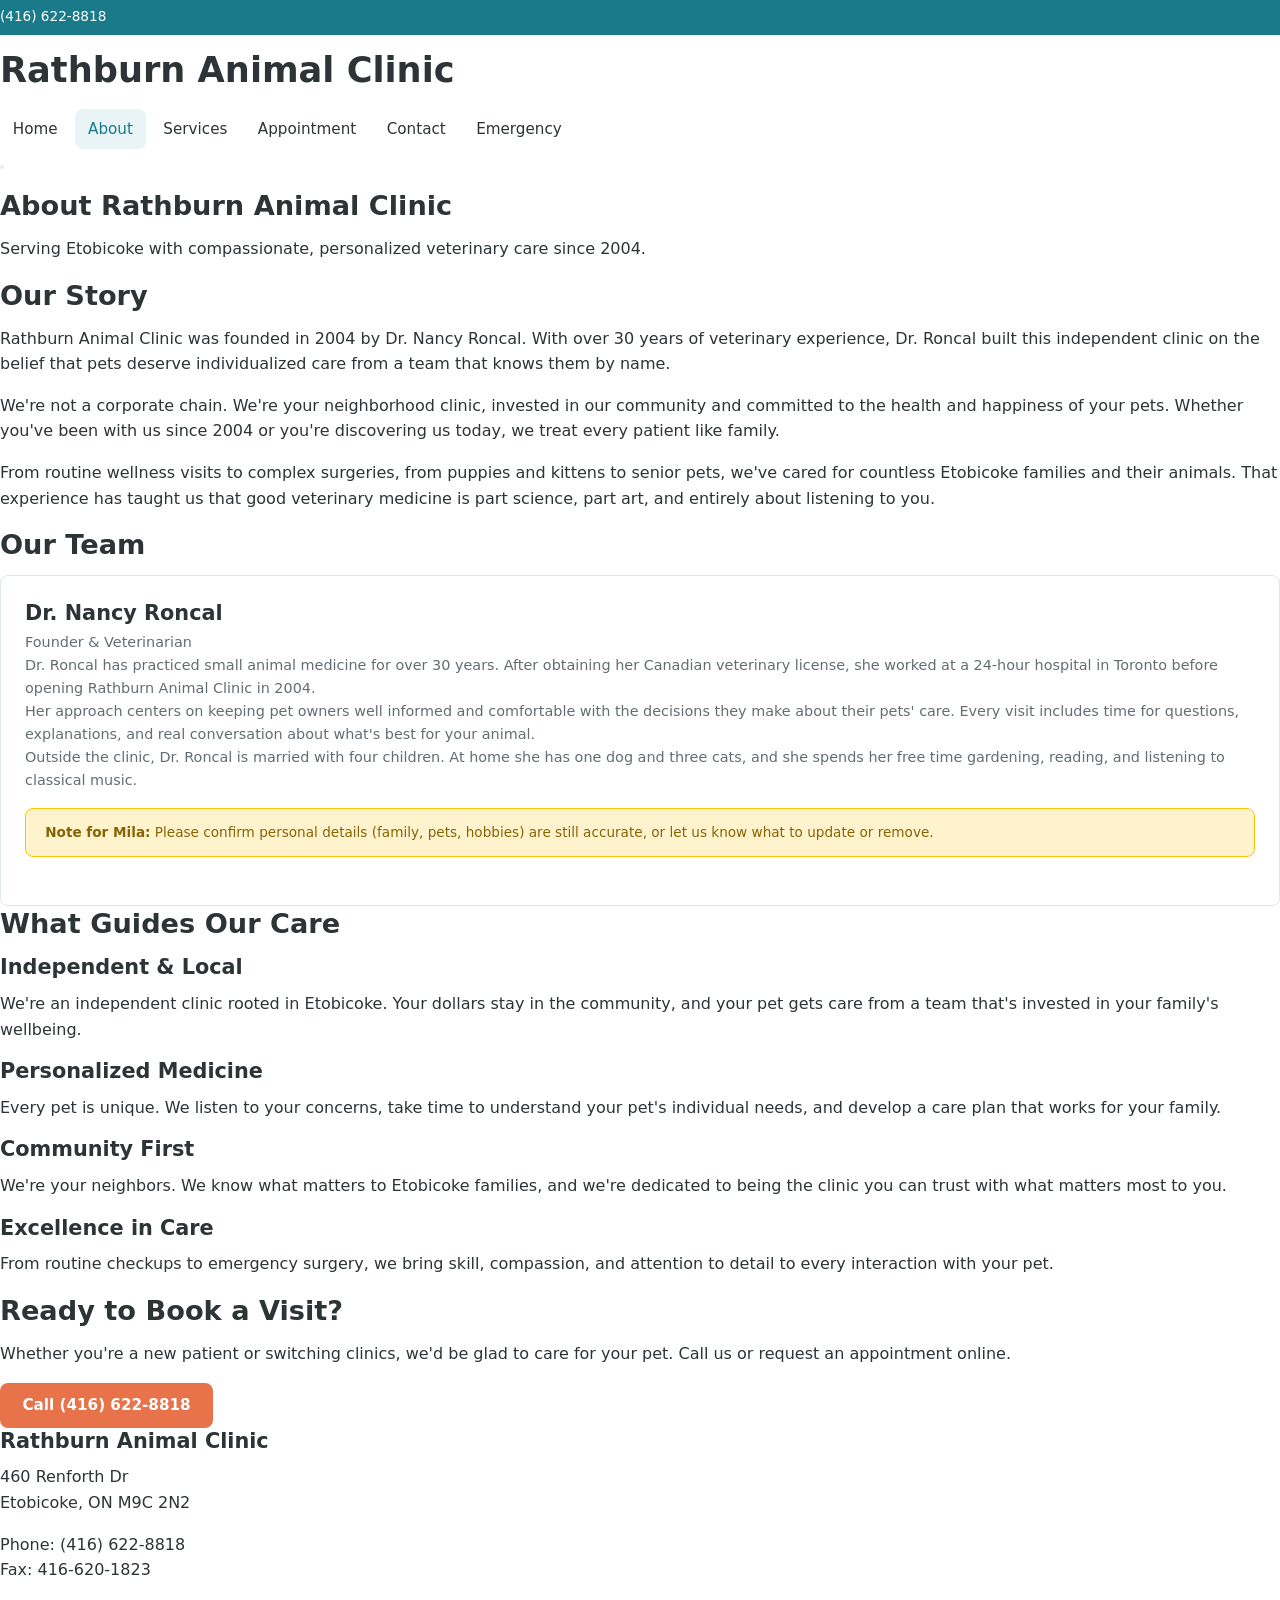
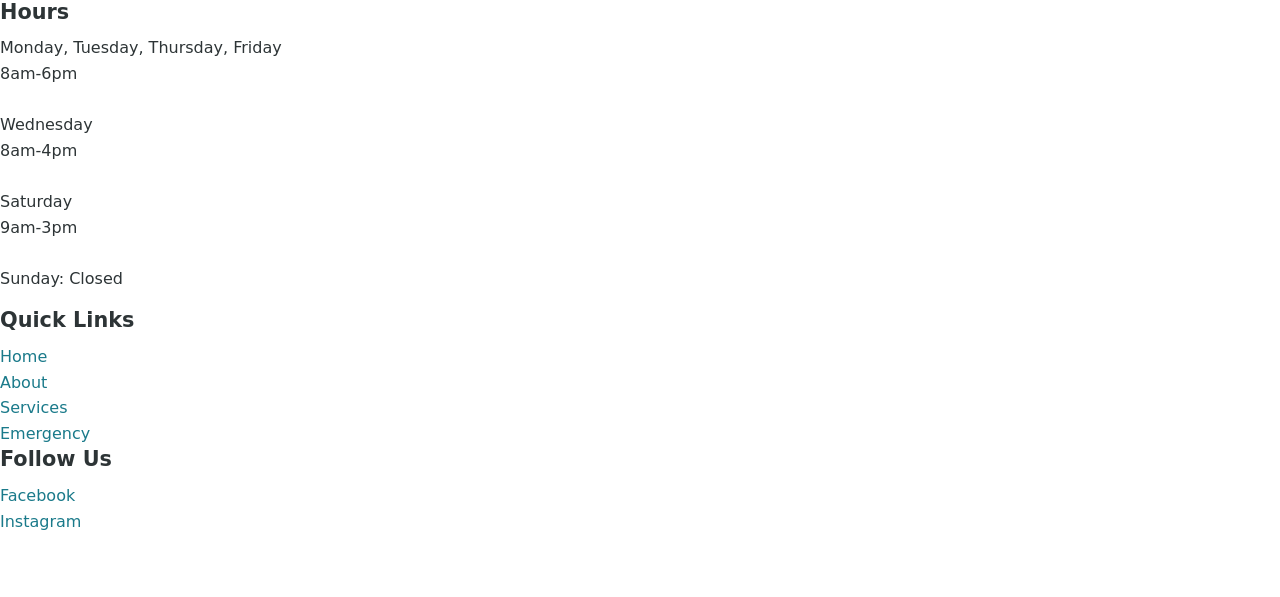
==== about.html @ ac2ea8ac "Initial mock redesign for Rathburn Animal Clinic" ====
<!DOCTYPE html>
<html lang="en">
<head>
    <meta charset="UTF-8">
    <meta name="viewport" content="width=device-width, initial-scale=1.0">
    <meta name="description" content="Learn about Rathburn Animal Clinic in Etobicoke. Founded in 2004 by Dr. Nancy Roncal, we provide personalized veterinary care with 30+ years of experience.">
    <meta name="keywords" content="veterinarian, Dr. Nancy Roncal, Etobicoke, animal clinic, about us">
    <title>About Rathburn Animal Clinic | Etobicoke Veterinarian</title>
    <link rel="stylesheet" href="css/style.css">
    <script type="application/ld+json">
    {
      "@context": "https://schema.org/",
      "@type": "LocalBusiness",
      "name": "Rathburn Animal Clinic",
      "image": "https://rathburnanimalclinic.com/images/clinic.jpg",
      "description": "Independent veterinary clinic in Etobicoke founded in 2004 by Dr. Nancy Roncal.",
      "address": {
        "@type": "PostalAddress",
        "streetAddress": "460 Renforth Dr",
        "addressLocality": "Etobicoke",
        "addressRegion": "ON",
        "postalCode": "M9C 2N2",
        "addressCountry": "CA"
      },
      "telephone": "(416) 622-8818",
      "founder": {
        "@type": "Person",
        "name": "Dr. Nancy Roncal"
      },
      "foundingDate": "2004"
    }
    </script>
</head>
<body>
    <a href="#main-content" class="skip-nav">Skip to main content</a>

    <header class="sticky-header">
        <div class="header-top">
            <span class="phone-number">(416) 622-8818</span>
        </div>
        <div class="header-main">
            <div class="logo">
                <h1>Rathburn Animal Clinic</h1>
            </div>
            <nav class="main-nav" id="main-nav">
                <ul>
                    <li><a href="index.html">Home</a></li>
                    <li><a href="about.html" class="active">About</a></li>
                    <li><a href="index.html#services">Services</a></li>
                    <li><a href="index.html#appointment">Appointment</a></li>
                    <li><a href="#contact">Contact</a></li>
                    <li><a href="emergency.html" class="emergency-link">Emergency</a></li>
                </ul>
            </nav>
            <button class="hamburger" id="hamburger" aria-label="Toggle menu">
                <span></span>
                <span></span>
                <span></span>
            </button>
        </div>
    </header>

    <main id="main-content">
        <section class="page-hero">
            <h2>About Rathburn Animal Clinic</h2>
            <p>Serving Etobicoke with compassionate, personalized veterinary care since 2004.</p>
        </section>

        <section class="clinic-history">
            <h2>Our Story</h2>
            <div class="history-content">
                <p>Rathburn Animal Clinic was founded in 2004 by Dr. Nancy Roncal. With over 30 years of veterinary experience, Dr. Roncal built this independent clinic on the belief that pets deserve individualized care from a team that knows them by name.</p>
                <p>We're not a corporate chain. We're your neighborhood clinic, invested in our community and committed to the health and happiness of your pets. Whether you've been with us since 2004 or you're discovering us today, we treat every patient like family.</p>
                <p>From routine wellness visits to complex surgeries, from puppies and kittens to senior pets, we've cared for countless Etobicoke families and their animals. That experience has taught us that good veterinary medicine is part science, part art, and entirely about listening to you.</p>
            </div>
        </section>

        <section class="team-section">
            <h2>Our Team</h2>

            <div class="staff-card featured">
                <div class="staff-info">
                    <h3>Dr. Nancy Roncal</h3>
                    <p class="title">Founder & Veterinarian</p>
                    <p>Dr. Roncal has practiced small animal medicine for over 30 years. After obtaining her Canadian veterinary license, she worked at a 24-hour hospital in Toronto before opening Rathburn Animal Clinic in 2004.</p>
                    <p>Her approach centers on keeping pet owners well informed and comfortable with the decisions they make about their pets' care. Every visit includes time for questions, explanations, and real conversation about what's best for your animal.</p>
                    <p>Outside the clinic, Dr. Roncal is married with four children. At home she has one dog and three cats, and she spends her free time gardening, reading, and listening to classical music.</p>
                    <div class="placeholder-notice" style="margin-top: 1rem;">
                        <strong>Note for Mila:</strong> Please confirm personal details (family, pets, hobbies) are still accurate, or let us know what to update or remove.
                    </div>
                </div>
            </div>
        </section>

        <section class="values-section">
            <h2>What Guides Our Care</h2>
            <div class="values-grid">
                <div class="value-card">
                    <h3>Independent & Local</h3>
                    <p>We're an independent clinic rooted in Etobicoke. Your dollars stay in the community, and your pet gets care from a team that's invested in your family's wellbeing.</p>
                </div>
                <div class="value-card">
                    <h3>Personalized Medicine</h3>
                    <p>Every pet is unique. We listen to your concerns, take time to understand your pet's individual needs, and develop a care plan that works for your family.</p>
                </div>
                <div class="value-card">
                    <h3>Community First</h3>
                    <p>We're your neighbors. We know what matters to Etobicoke families, and we're dedicated to being the clinic you can trust with what matters most to you.</p>
                </div>
                <div class="value-card">
                    <h3>Excellence in Care</h3>
                    <p>From routine checkups to emergency surgery, we bring skill, compassion, and attention to detail to every interaction with your pet.</p>
                </div>
            </div>
        </section>

        <section class="appointment-cta">
            <h2>Ready to Book a Visit?</h2>
            <p>Whether you're a new patient or switching clinics, we'd be glad to care for your pet. Call us or request an appointment online.</p>
            <a href="tel:(416) 622-8818" class="btn btn-primary">Call (416) 622-8818</a>
        </section>
    </main>

    <footer>
        <div class="footer-content">
            <div class="footer-section">
                <h3>Rathburn Animal Clinic</h3>
                <p>460 Renforth Dr<br>
                Etobicoke, ON M9C 2N2</p>
                <p>Phone: (416) 622-8818<br>
                Fax: 416-620-1823</p>
            </div>
            <div class="footer-section">
                <h3>Hours</h3>
                <p>Monday, Tuesday, Thursday, Friday<br>
                8am-6pm<br><br>
                Wednesday<br>
                8am-4pm<br><br>
                Saturday<br>
                9am-3pm<br><br>
                Sunday: Closed</p>
            </div>
            <div class="footer-section">
                <h3>Quick Links</h3>
                <ul>
                    <li><a href="index.html">Home</a></li>
                    <li><a href="about.html">About</a></li>
                    <li><a href="index.html#services">Services</a></li>
                    <li><a href="emergency.html">Emergency</a></li>
                </ul>
            </div>
            <div class="footer-section">
                <h3>Follow Us</h3>
                <ul>
                    <li><a href="https://facebook.com/RathburnAnimalClinic/" target="_blank" rel="noopener">Facebook</a></li>
                    <li><a href="https://instagram.com/rathburnanimalclinic" target="_blank" rel="noopener">Instagram</a></li>
                </ul>
            </div>
        </div>
        <div class="footer-bottom">
            <p>&copy; 2024 Rathburn Animal Clinic. All rights reserved.</p>
        </div>
    </footer>

    <script src="js/main.js"></script>
</body>
</html>
---- css/style.css ----
/* ===== RESET & BASE ===== */
*, *::before, *::after { box-sizing: border-box; margin: 0; padding: 0; }

:root {
  --primary: #1a7a8a;
  --primary-dark: #145f6b;
  --primary-light: #e8f4f6;
  --accent: #e8734a;
  --accent-hover: #d4612f;
  --text: #2d3436;
  --text-light: #636e72;
  --bg: #ffffff;
  --bg-light: #f8f9fa;
  --border: #dfe6e9;
  --white: #ffffff;
  --shadow: 0 2px 8px rgba(0,0,0,0.08);
  --shadow-lg: 0 4px 16px rgba(0,0,0,0.12);
  --radius: 8px;
  --max-width: 1140px;
}

html { scroll-behavior: smooth; }

body {
  font-family: 'Segoe UI', system-ui, -apple-system, sans-serif;
  font-size: 16px;
  line-height: 1.6;
  color: var(--text);
  background: var(--bg);
}

a { color: var(--primary); text-decoration: none; transition: color 0.2s; }
a:hover { color: var(--primary-dark); }

img { max-width: 100%; height: auto; display: block; }

h1, h2, h3, h4 { line-height: 1.3; color: var(--text); }
h1 { font-size: 2.2rem; margin-bottom: 1rem; }
h2 { font-size: 1.7rem; margin-bottom: 0.8rem; }
h3 { font-size: 1.3rem; margin-bottom: 0.6rem; }
p { margin-bottom: 1rem; }

.container { max-width: var(--max-width); margin: 0 auto; padding: 0 1.5rem; }

/* ===== SKIP NAV ===== */
.skip-nav {
  position: absolute; top: -100%; left: 1rem;
  background: var(--primary); color: var(--white);
  padding: 0.5rem 1rem; border-radius: var(--radius);
  z-index: 1000;
}
.skip-nav:focus { top: 0.5rem; }

/* ===== HEADER ===== */
.site-header {
  background: var(--white);
  border-bottom: 1px solid var(--border);
  position: sticky; top: 0; z-index: 100;
  box-shadow: var(--shadow);
}

.header-top {
  background: var(--primary);
  color: var(--white);
  padding: 0.4rem 0;
  font-size: 0.85rem;
}
.header-top .container {
  display: flex; justify-content: space-between; align-items: center; flex-wrap: wrap; gap: 0.5rem;
}
.header-top a { color: var(--white); }
.header-top a:hover { opacity: 0.85; }

.header-main { padding: 0.8rem 0; }
.header-main .container {
  display: flex; justify-content: space-between; align-items: center;
}

.logo {
  font-size: 1.4rem; font-weight: 700; color: var(--primary);
  display: flex; align-items: center; gap: 0.5rem;
}
.logo span { color: var(--accent); }

/* Nav */
.nav-toggle { display: none; background: none; border: none; cursor: pointer; padding: 0.5rem; }
.nav-toggle span {
  display: block; width: 24px; height: 2px;
  background: var(--text); margin: 5px 0; transition: 0.3s;
}

.main-nav ul {
  list-style: none; display: flex; gap: 0.3rem; align-items: center;
}
.main-nav a {
  display: block; padding: 0.5rem 0.8rem; color: var(--text);
  font-size: 0.95rem; font-weight: 500; border-radius: var(--radius);
  transition: background 0.2s, color 0.2s;
}
.main-nav a:hover, .main-nav a.active {
  background: var(--primary-light); color: var(--primary);
}

.btn {
  display: inline-block; padding: 0.65rem 1.4rem;
  background: var(--accent); color: var(--white);
  font-weight: 600; font-size: 0.95rem;
  border: none; border-radius: var(--radius);
  cursor: pointer; transition: background 0.2s, transform 0.1s;
  text-align: center;
}
.btn:hover { background: var(--accent-hover); color: var(--white); transform: translateY(-1px); }
.btn:active { transform: translateY(0); }
.btn-outline {
  background: transparent; color: var(--primary);
  border: 2px solid var(--primary);
}
.btn-outline:hover { background: var(--primary); color: var(--white); }
.btn-sm { padding: 0.45rem 1rem; font-size: 0.85rem; }

/* ===== HERO ===== */
.hero {
  background: linear-gradient(135deg, var(--primary) 0%, var(--primary-dark) 100%);
  color: var(--white); padding: 4rem 0;
  text-align: center;
}
.hero h1 { font-size: 2.5rem; color: var(--white); margin-bottom: 1.2rem; }
.hero p { font-size: 1.15rem; max-width: 600px; margin: 0 auto 2rem; opacity: 0.92; }
.hero .btn { font-size: 1.05rem; padding: 0.8rem 2rem; }
.hero .btn + .btn { margin-left: 1rem; }
.hero .btn-outline { border-color: var(--white); color: var(--white); }
.hero .btn-outline:hover { background: var(--white); color: var(--primary); }

/* ===== SECTIONS ===== */
.section { padding: 4rem 0; }
.section-alt { background: var(--bg-light); }
.section-header { text-align: center; max-width: 700px; margin: 0 auto 2.5rem; }
.section-header p { color: var(--text-light); }

/* ===== CARDS ===== */
.card-grid {
  display: grid; gap: 1.5rem;
  grid-template-columns: repeat(auto-fill, minmax(300px, 1fr));
}

.card {
  background: var(--white); border: 1px solid var(--border);
  border-radius: var(--radius); padding: 1.8rem;
  transition: box-shadow 0.2s, transform 0.2s;
}
.card:hover { box-shadow: var(--shadow-lg); transform: translateY(-2px); }
.card h3 { color: var(--primary); margin-bottom: 0.5rem; }
.card p { color: var(--text-light); font-size: 0.95rem; margin-bottom: 0; }

.card-icon {
  width: 48px; height: 48px; background: var(--primary-light);
  border-radius: 50%; display: flex; align-items: center; justify-content: center;
  margin-bottom: 1rem; font-size: 1.4rem;
}

/* ===== STAFF CARDS ===== */
.staff-card {
  background: var(--white); border: 1px solid var(--border);
  border-radius: var(--radius); overflow: hidden;
  transition: box-shadow 0.2s;
}
.staff-card:hover { box-shadow: var(--shadow-lg); }
.staff-photo {
  width: 100%; height: 280px; object-fit: cover;
  background: var(--primary-light);
  display: flex; align-items: center; justify-content: center;
  color: var(--primary); font-size: 3rem;
}
.staff-info { padding: 1.5rem; }
.staff-info h3 { margin-bottom: 0.2rem; }
.staff-role { color: var(--accent); font-weight: 600; font-size: 0.9rem; margin-bottom: 0.6rem; }
.staff-info p { color: var(--text-light); font-size: 0.9rem; margin-bottom: 0; }

/* ===== INFO BAR ===== */
.info-bar {
  background: var(--primary-light); padding: 2rem 0;
  border-bottom: 1px solid var(--border);
}
.info-grid {
  display: grid; grid-template-columns: repeat(auto-fit, minmax(220px, 1fr));
  gap: 1.5rem; text-align: center;
}
.info-item h3 { color: var(--primary); font-size: 1rem; margin-bottom: 0.3rem; }
.info-item p { color: var(--text); font-size: 0.95rem; margin-bottom: 0; }

/* ===== FORMS ===== */
.form-group { margin-bottom: 1.2rem; }
.form-group label {
  display: block; font-weight: 600; margin-bottom: 0.3rem;
  font-size: 0.9rem; color: var(--text);
}
.form-group input,
.form-group select,
.form-group textarea {
  width: 100%; padding: 0.7rem 1rem;
  border: 1px solid var(--border); border-radius: var(--radius);
  font-size: 1rem; font-family: inherit;
  transition: border-color 0.2s;
}
.form-group input:focus,
.form-group select:focus,
.form-group textarea:focus {
  outline: none; border-color: var(--primary);
  box-shadow: 0 0 0 3px rgba(26, 122, 138, 0.15);
}
.form-row { display: grid; grid-template-columns: 1fr 1fr; gap: 1rem; }
.form-note { font-size: 0.8rem; color: var(--text-light); margin-top: 0.3rem; }

/* ===== HOURS TABLE ===== */
.hours-table { width: 100%; border-collapse: collapse; }
.hours-table td {
  padding: 0.6rem 1rem; border-bottom: 1px solid var(--border);
  font-size: 0.95rem;
}
.hours-table td:first-child { font-weight: 600; }
.hours-today { background: var(--primary-light); }

/* ===== EMERGENCY BANNER ===== */
.emergency-banner {
  background: #c0392b; color: var(--white);
  padding: 1rem 0; text-align: center;
}
.emergency-banner a { color: var(--white); font-weight: 700; text-decoration: underline; }

/* ===== FOOTER ===== */
.site-footer {
  background: var(--text); color: rgba(255,255,255,0.8);
  padding: 3rem 0 1.5rem;
}
.footer-grid {
  display: grid; grid-template-columns: repeat(auto-fit, minmax(220px, 1fr));
  gap: 2rem; margin-bottom: 2rem;
}
.site-footer h4 { color: var(--white); margin-bottom: 0.8rem; font-size: 1rem; }
.site-footer a { color: rgba(255,255,255,0.7); }
.site-footer a:hover { color: var(--white); }
.footer-links { list-style: none; }
.footer-links li { margin-bottom: 0.4rem; }
.footer-bottom {
  border-top: 1px solid rgba(255,255,255,0.15);
  padding-top: 1.5rem; text-align: center;
  font-size: 0.85rem; color: rgba(255,255,255,0.5);
}

/* ===== MOBILE ===== */
@media (max-width: 768px) {
  .hero { padding: 3rem 0; }
  .hero h1 { font-size: 1.8rem; }
  .hero .btn + .btn { margin-left: 0; margin-top: 0.8rem; }
  .hero .btn { display: block; width: 100%; max-width: 300px; margin-left: auto; margin-right: auto; }

  .nav-toggle { display: block; }
  .main-nav {
    display: none; position: absolute; top: 100%; left: 0; right: 0;
    background: var(--white); border-top: 1px solid var(--border);
    box-shadow: var(--shadow-lg); padding: 1rem;
  }
  .main-nav.open { display: block; }
  .main-nav ul { flex-direction: column; gap: 0; }
  .main-nav a { padding: 0.8rem 1rem; border-radius: 0; }

  .form-row { grid-template-columns: 1fr; }
  .card-grid { grid-template-columns: 1fr; }
  .section { padding: 2.5rem 0; }
  h1 { font-size: 1.8rem; }
  h2 { font-size: 1.4rem; }

  .header-top .container { justify-content: center; text-align: center; }
}

/* ===== PLACEHOLDER NOTICE ===== */
.placeholder-notice {
  background: #fff3cd; border: 1px solid #ffc107; border-radius: var(--radius);
  padding: 0.8rem 1.2rem; margin-bottom: 1.5rem; font-size: 0.85rem;
  color: #856404;
}
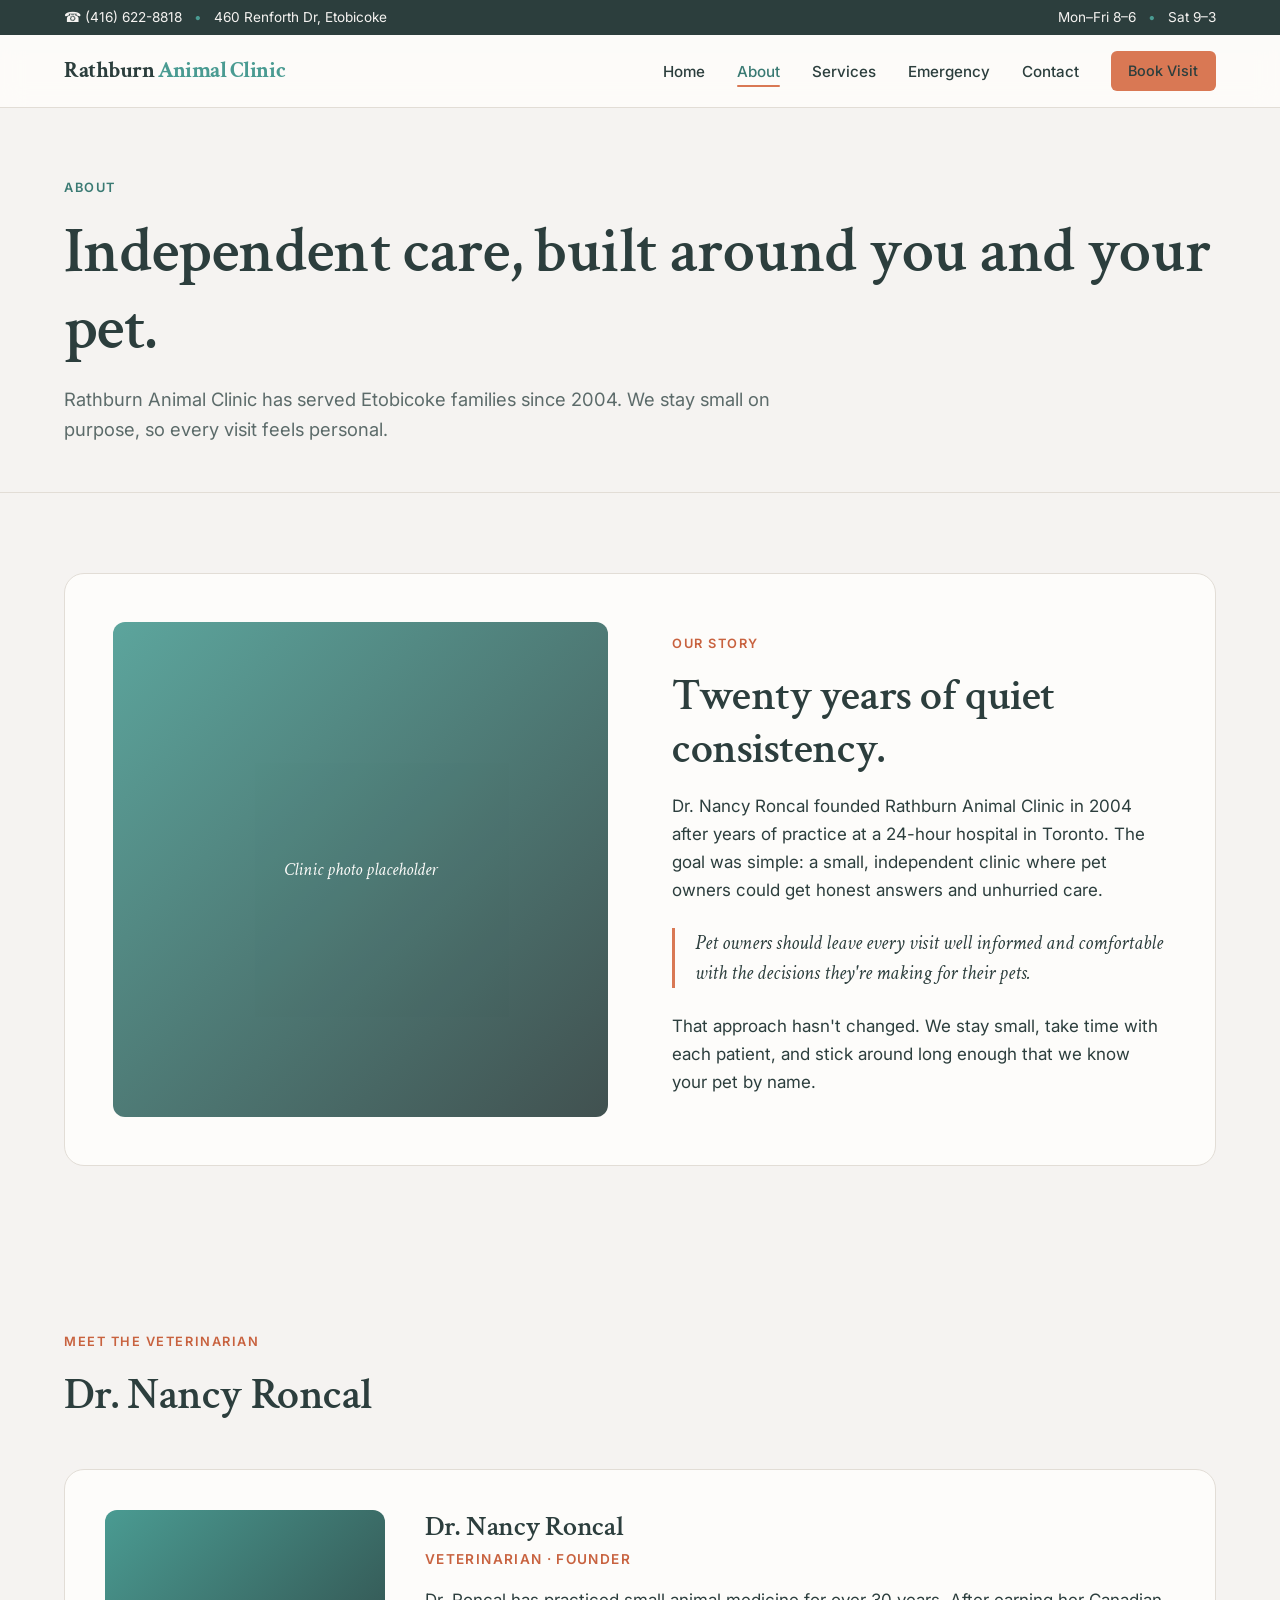
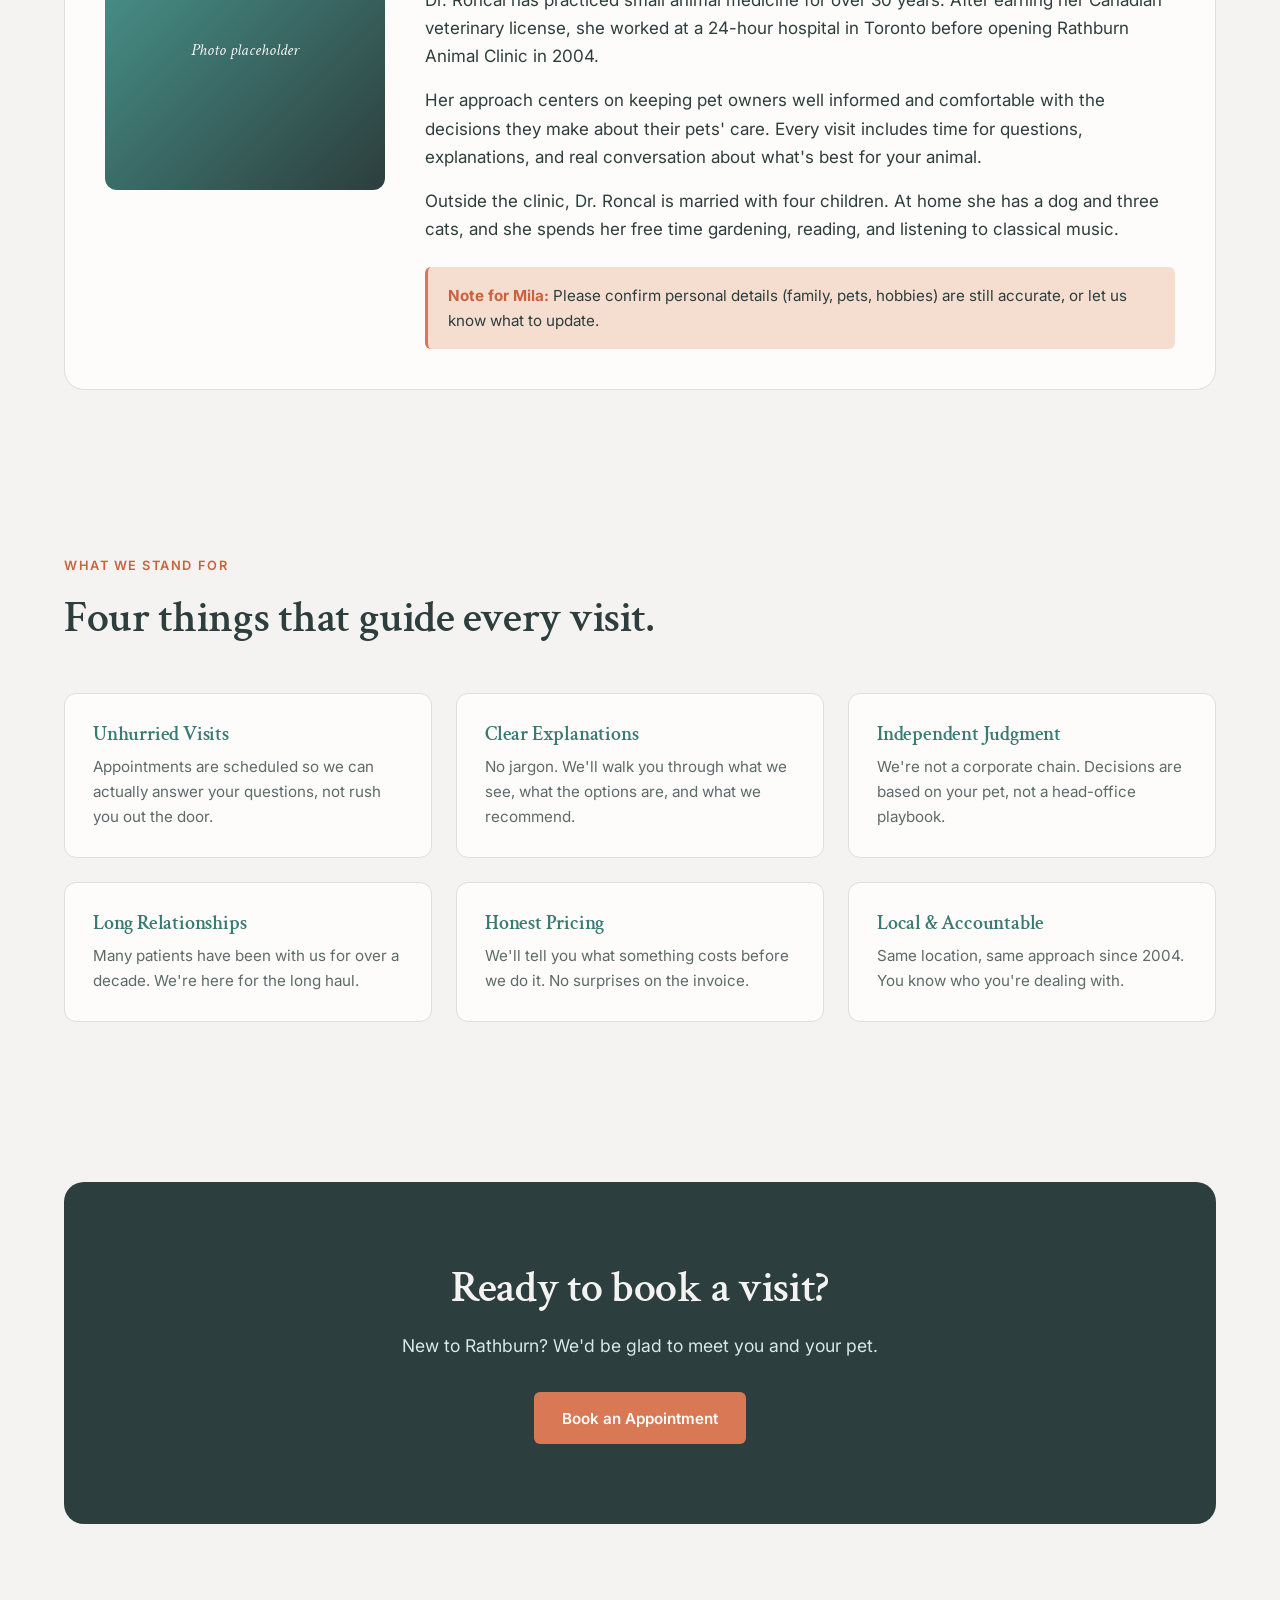
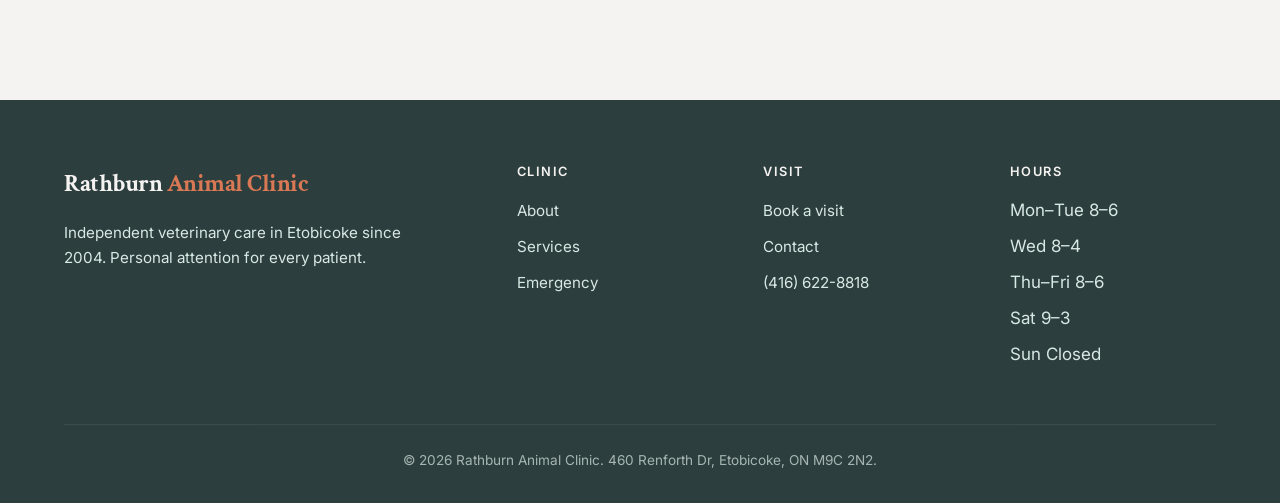
==== commit 38a60d38: "v2: modern redesign - earthy teal+orange, serif hero, bento services" ====
--- a/about.html
+++ b/about.html
@@ -1,167 +1,147 @@
 <!DOCTYPE html>
 <html lang="en">
 <head>
-    <meta charset="UTF-8">
-    <meta name="viewport" content="width=device-width, initial-scale=1.0">
-    <meta name="description" content="Learn about Rathburn Animal Clinic in Etobicoke. Founded in 2004 by Dr. Nancy Roncal, we provide personalized veterinary care with 30+ years of experience.">
-    <meta name="keywords" content="veterinarian, Dr. Nancy Roncal, Etobicoke, animal clinic, about us">
-    <title>About Rathburn Animal Clinic | Etobicoke Veterinarian</title>
-    <link rel="stylesheet" href="css/style.css">
-    <script type="application/ld+json">
-    {
-      "@context": "https://schema.org/",
-      "@type": "LocalBusiness",
-      "name": "Rathburn Animal Clinic",
-      "image": "https://rathburnanimalclinic.com/images/clinic.jpg",
-      "description": "Independent veterinary clinic in Etobicoke founded in 2004 by Dr. Nancy Roncal.",
-      "address": {
-        "@type": "PostalAddress",
-        "streetAddress": "460 Renforth Dr",
-        "addressLocality": "Etobicoke",
-        "addressRegion": "ON",
-        "postalCode": "M9C 2N2",
-        "addressCountry": "CA"
-      },
-      "telephone": "(416) 622-8818",
-      "founder": {
-        "@type": "Person",
-        "name": "Dr. Nancy Roncal"
-      },
-      "foundingDate": "2004"
-    }
-    </script>
+<meta charset="UTF-8" />
+<meta name="viewport" content="width=device-width, initial-scale=1.0" />
+<title>About | Rathburn Animal Clinic</title>
+<meta name="description" content="Meet Dr. Nancy Roncal and learn about Rathburn Animal Clinic's 20+ years of independent veterinary care in Etobicoke." />
+<link rel="preconnect" href="https://fonts.googleapis.com" />
+<link rel="preconnect" href="https://fonts.gstatic.com" crossorigin />
+<link href="https://fonts.googleapis.com/css2?family=Crimson+Text:ital,wght@0,400;0,600;0,700;1,400;1,600&family=Inter:wght@400;500;600;700&display=swap" rel="stylesheet" />
+<link rel="stylesheet" href="css/style.css" />
 </head>
 <body>
-    <a href="#main-content" class="skip-nav">Skip to main content</a>
+<div class="topbar">
+  <div class="container">
+    <span><a href="tel:+14166228818">☎ (416) 622-8818</a> <span class="dot">•</span> 460 Renforth Dr, Etobicoke</span>
+    <span>Mon–Fri 8–6 <span class="dot">•</span> Sat 9–3</span>
+  </div>
+</div>
+<header class="nav">
+  <div class="container">
+    <a href="index.html" class="logo">Rathburn <span>Animal Clinic</span></a>
+    <button class="nav-toggle" aria-expanded="false" aria-label="Menu">☰</button>
+    <nav>
+      <ul class="nav-links">
+        <li><a href="index.html">Home</a></li>
+        <li><a href="about.html" class="active">About</a></li>
+        <li><a href="services.html">Services</a></li>
+        <li><a href="emergency.html">Emergency</a></li>
+        <li><a href="contact.html">Contact</a></li>
+        <li><a href="appointment.html" class="btn btn-accent" style="padding:0.5rem 1.1rem;font-size:0.9rem;">Book Visit</a></li>
+      </ul>
+    </nav>
+  </div>
+</header>
+<main>
 
-    <header class="sticky-header">
-        <div class="header-top">
-            <span class="phone-number">(416) 622-8818</span>
-        </div>
-        <div class="header-main">
-            <div class="logo">
-                <h1>Rathburn Animal Clinic</h1>
-            </div>
-            <nav class="main-nav" id="main-nav">
-                <ul>
-                    <li><a href="index.html">Home</a></li>
-                    <li><a href="about.html" class="active">About</a></li>
-                    <li><a href="index.html#services">Services</a></li>
-                    <li><a href="index.html#appointment">Appointment</a></li>
-                    <li><a href="#contact">Contact</a></li>
-                    <li><a href="emergency.html" class="emergency-link">Emergency</a></li>
-                </ul>
-            </nav>
-            <button class="hamburger" id="hamburger" aria-label="Toggle menu">
-                <span></span>
-                <span></span>
-                <span></span>
-            </button>
-        </div>
-    </header>
+<section class="page-header">
+  <div class="container">
+    <span class="eyebrow">About</span>
+    <h1>Independent care, built around you and your pet.</h1>
+    <p>Rathburn Animal Clinic has served Etobicoke families since 2004. We stay small on purpose, so every visit feels personal.</p>
+  </div>
+</section>
 
-    <main id="main-content">
-        <section class="page-hero">
-            <h2>About Rathburn Animal Clinic</h2>
-            <p>Serving Etobicoke with compassionate, personalized veterinary care since 2004.</p>
-        </section>
+<section>
+  <div class="container">
+    <div class="about-split">
+      <div class="about-split-image">Clinic photo placeholder</div>
+      <div>
+        <span class="eyebrow">Our Story</span>
+        <h2>Twenty years of quiet consistency.</h2>
+        <p>Dr. Nancy Roncal founded Rathburn Animal Clinic in 2004 after years of practice at a 24-hour hospital in Toronto. The goal was simple: a small, independent clinic where pet owners could get honest answers and unhurried care.</p>
+        <blockquote>Pet owners should leave every visit well informed and comfortable with the decisions they're making for their pets.</blockquote>
+        <p>That approach hasn't changed. We stay small, take time with each patient, and stick around long enough that we know your pet by name.</p>
+      </div>
+    </div>
+  </div>
+</section>
 
-        <section class="clinic-history">
-            <h2>Our Story</h2>
-            <div class="history-content">
-                <p>Rathburn Animal Clinic was founded in 2004 by Dr. Nancy Roncal. With over 30 years of veterinary experience, Dr. Roncal built this independent clinic on the belief that pets deserve individualized care from a team that knows them by name.</p>
-                <p>We're not a corporate chain. We're your neighborhood clinic, invested in our community and committed to the health and happiness of your pets. Whether you've been with us since 2004 or you're discovering us today, we treat every patient like family.</p>
-                <p>From routine wellness visits to complex surgeries, from puppies and kittens to senior pets, we've cared for countless Etobicoke families and their animals. That experience has taught us that good veterinary medicine is part science, part art, and entirely about listening to you.</p>
-            </div>
-        </section>
+<section>
+  <div class="container">
+    <div class="section-head">
+      <span class="eyebrow">Meet the Veterinarian</span>
+      <h2>Dr. Nancy Roncal</h2>
+    </div>
+    <div class="doctor-card">
+      <div class="doctor-photo">Photo placeholder</div>
+      <div>
+        <h3>Dr. Nancy Roncal</h3>
+        <div class="title">Veterinarian · Founder</div>
+        <p>Dr. Roncal has practiced small animal medicine for over 30 years. After earning her Canadian veterinary license, she worked at a 24-hour hospital in Toronto before opening Rathburn Animal Clinic in 2004.</p>
+        <p>Her approach centers on keeping pet owners well informed and comfortable with the decisions they make about their pets' care. Every visit includes time for questions, explanations, and real conversation about what's best for your animal.</p>
+        <p>Outside the clinic, Dr. Roncal is married with four children. At home she has a dog and three cats, and she spends her free time gardening, reading, and listening to classical music.</p>
+        <div class="note"><strong>Note for Mila:</strong> Please confirm personal details (family, pets, hobbies) are still accurate, or let us know what to update.</div>
+      </div>
+    </div>
+  </div>
+</section>
 
-        <section class="team-section">
-            <h2>Our Team</h2>
+<section>
+  <div class="container">
+    <div class="section-head">
+      <span class="eyebrow">What We Stand For</span>
+      <h2>Four things that guide every visit.</h2>
+    </div>
+    <div class="values-grid">
+      <div class="value-card"><h4>Unhurried Visits</h4><p>Appointments are scheduled so we can actually answer your questions, not rush you out the door.</p></div>
+      <div class="value-card"><h4>Clear Explanations</h4><p>No jargon. We'll walk you through what we see, what the options are, and what we recommend.</p></div>
+      <div class="value-card"><h4>Independent Judgment</h4><p>We're not a corporate chain. Decisions are based on your pet, not a head-office playbook.</p></div>
+      <div class="value-card"><h4>Long Relationships</h4><p>Many patients have been with us for over a decade. We're here for the long haul.</p></div>
+      <div class="value-card"><h4>Honest Pricing</h4><p>We'll tell you what something costs before we do it. No surprises on the invoice.</p></div>
+      <div class="value-card"><h4>Local & Accountable</h4><p>Same location, same approach since 2004. You know who you're dealing with.</p></div>
+    </div>
+  </div>
+</section>
 
-            <div class="staff-card featured">
-                <div class="staff-info">
-                    <h3>Dr. Nancy Roncal</h3>
-                    <p class="title">Founder & Veterinarian</p>
-                    <p>Dr. Roncal has practiced small animal medicine for over 30 years. After obtaining her Canadian veterinary license, she worked at a 24-hour hospital in Toronto before opening Rathburn Animal Clinic in 2004.</p>
-                    <p>Her approach centers on keeping pet owners well informed and comfortable with the decisions they make about their pets' care. Every visit includes time for questions, explanations, and real conversation about what's best for your animal.</p>
-                    <p>Outside the clinic, Dr. Roncal is married with four children. At home she has one dog and three cats, and she spends her free time gardening, reading, and listening to classical music.</p>
-                    <div class="placeholder-notice" style="margin-top: 1rem;">
-                        <strong>Note for Mila:</strong> Please confirm personal details (family, pets, hobbies) are still accurate, or let us know what to update or remove.
-                    </div>
-                </div>
-            </div>
-        </section>
-
-        <section class="values-section">
-            <h2>What Guides Our Care</h2>
-            <div class="values-grid">
-                <div class="value-card">
-                    <h3>Independent & Local</h3>
-                    <p>We're an independent clinic rooted in Etobicoke. Your dollars stay in the community, and your pet gets care from a team that's invested in your family's wellbeing.</p>
-                </div>
-                <div class="value-card">
-                    <h3>Personalized Medicine</h3>
-                    <p>Every pet is unique. We listen to your concerns, take time to understand your pet's individual needs, and develop a care plan that works for your family.</p>
-                </div>
-                <div class="value-card">
-                    <h3>Community First</h3>
-                    <p>We're your neighbors. We know what matters to Etobicoke families, and we're dedicated to being the clinic you can trust with what matters most to you.</p>
-                </div>
-                <div class="value-card">
-                    <h3>Excellence in Care</h3>
-                    <p>From routine checkups to emergency surgery, we bring skill, compassion, and attention to detail to every interaction with your pet.</p>
-                </div>
-            </div>
-        </section>
-
-        <section class="appointment-cta">
-            <h2>Ready to Book a Visit?</h2>
-            <p>Whether you're a new patient or switching clinics, we'd be glad to care for your pet. Call us or request an appointment online.</p>
-            <a href="tel:(416) 622-8818" class="btn btn-primary">Call (416) 622-8818</a>
-        </section>
-    </main>
-
-    <footer>
-        <div class="footer-content">
-            <div class="footer-section">
-                <h3>Rathburn Animal Clinic</h3>
-                <p>460 Renforth Dr<br>
-                Etobicoke, ON M9C 2N2</p>
-                <p>Phone: (416) 622-8818<br>
-                Fax: 416-620-1823</p>
-            </div>
-            <div class="footer-section">
-                <h3>Hours</h3>
-                <p>Monday, Tuesday, Thursday, Friday<br>
-                8am-6pm<br><br>
-                Wednesday<br>
-                8am-4pm<br><br>
-                Saturday<br>
-                9am-3pm<br><br>
-                Sunday: Closed</p>
-            </div>
-            <div class="footer-section">
-                <h3>Quick Links</h3>
-                <ul>
-                    <li><a href="index.html">Home</a></li>
-                    <li><a href="about.html">About</a></li>
-                    <li><a href="index.html#services">Services</a></li>
-                    <li><a href="emergency.html">Emergency</a></li>
-                </ul>
-            </div>
-            <div class="footer-section">
-                <h3>Follow Us</h3>
-                <ul>
-                    <li><a href="https://facebook.com/RathburnAnimalClinic/" target="_blank" rel="noopener">Facebook</a></li>
-                    <li><a href="https://instagram.com/rathburnanimalclinic" target="_blank" rel="noopener">Instagram</a></li>
-                </ul>
-            </div>
-        </div>
-        <div class="footer-bottom">
-            <p>&copy; 2024 Rathburn Animal Clinic. All rights reserved.</p>
-        </div>
-    </footer>
-
-    <script src="js/main.js"></script>
+<section>
+  <div class="container">
+    <div class="final-cta">
+      <h2>Ready to book a visit?</h2>
+      <p>New to Rathburn? We'd be glad to meet you and your pet.</p>
+      <a href="appointment.html" class="btn btn-accent">Book an Appointment</a>
+    </div>
+  </div>
+</section>
+</main>
+<footer class="footer">
+  <div class="container">
+    <div class="footer-grid">
+      <div class="footer-brand">
+        <a href="index.html" class="logo">Rathburn <span>Animal Clinic</span></a>
+        <p style="margin-top:1rem;">Independent veterinary care in Etobicoke since 2004. Personal attention for every patient.</p>
+      </div>
+      <div>
+        <h4>Clinic</h4>
+        <ul>
+          <li><a href="about.html">About</a></li>
+          <li><a href="services.html">Services</a></li>
+          <li><a href="emergency.html">Emergency</a></li>
+        </ul>
+      </div>
+      <div>
+        <h4>Visit</h4>
+        <ul>
+          <li><a href="appointment.html">Book a visit</a></li>
+          <li><a href="contact.html">Contact</a></li>
+          <li><a href="tel:+14166228818">(416) 622-8818</a></li>
+        </ul>
+      </div>
+      <div>
+        <h4>Hours</h4>
+        <ul>
+          <li>Mon–Tue 8–6</li>
+          <li>Wed 8–4</li>
+          <li>Thu–Fri 8–6</li>
+          <li>Sat 9–3</li>
+          <li>Sun Closed</li>
+        </ul>
+      </div>
+    </div>
+    <div class="footer-bottom">© 2026 Rathburn Animal Clinic. 460 Renforth Dr, Etobicoke, ON M9C 2N2.</div>
+  </div>
+</footer>
+<script src="js/main.js"></script>
 </body>
-</html>+</html>
--- a/css/style.css
+++ b/css/style.css
@@ -1,281 +1,555 @@
-/* ===== RESET & BASE ===== */
-*, *::before, *::after { box-sizing: border-box; margin: 0; padding: 0; }
+/* Rathburn Animal Clinic - v2 */
 
 :root {
-  --primary: #1a7a8a;
-  --primary-dark: #145f6b;
-  --primary-light: #e8f4f6;
-  --accent: #e8734a;
-  --accent-hover: #d4612f;
-  --text: #2d3436;
-  --text-light: #636e72;
-  --bg: #ffffff;
-  --bg-light: #f8f9fa;
-  --border: #dfe6e9;
-  --white: #ffffff;
-  --shadow: 0 2px 8px rgba(0,0,0,0.08);
-  --shadow-lg: 0 4px 16px rgba(0,0,0,0.12);
-  --radius: 8px;
-  --max-width: 1140px;
-}
+    --teal-900: #2C3E3D;
+    --teal-700: #3A7A73;
+    --teal-600: #4A9B92;
+    --teal-100: #D8E8E5;
+    --teal-50:  #EDF4F2;
+
+    --orange-600: #C8623F;
+    --orange-500: #D97854;
+    --orange-100: #F5DDD0;
+
+    --bg:        #F5F3F1;
+    --bg-white:  #FDFCFA;
+    --text:      #2C3E3D;
+    --text-soft: #5C6B6A;
+    --border:    #E2DDD6;
+
+    --font-serif: "Crimson Text", Georgia, "Times New Roman", serif;
+    --font-sans:  "Inter", -apple-system, BlinkMacSystemFont, "Segoe UI", Helvetica, Arial, sans-serif;
+
+    --radius-sm: 6px;
+    --radius:    12px;
+    --radius-lg: 20px;
+
+    --container: 1200px;
+    --shadow-sm: 0 1px 2px rgba(44, 62, 61, 0.04);
+    --shadow:    0 4px 20px rgba(44, 62, 61, 0.06);
+}
+
+* { box-sizing: border-box; margin: 0; padding: 0; }
 
 html { scroll-behavior: smooth; }
 
 body {
-  font-family: 'Segoe UI', system-ui, -apple-system, sans-serif;
-  font-size: 16px;
-  line-height: 1.6;
-  color: var(--text);
-  background: var(--bg);
-}
-
-a { color: var(--primary); text-decoration: none; transition: color 0.2s; }
-a:hover { color: var(--primary-dark); }
-
-img { max-width: 100%; height: auto; display: block; }
-
-h1, h2, h3, h4 { line-height: 1.3; color: var(--text); }
-h1 { font-size: 2.2rem; margin-bottom: 1rem; }
-h2 { font-size: 1.7rem; margin-bottom: 0.8rem; }
-h3 { font-size: 1.3rem; margin-bottom: 0.6rem; }
+    font-family: var(--font-sans);
+    font-size: 17px;
+    line-height: 1.65;
+    color: var(--text);
+    background: var(--bg);
+    -webkit-font-smoothing: antialiased;
+    -moz-osx-font-smoothing: grayscale;
+}
+
+img { max-width: 100%; display: block; }
+
+a { color: var(--teal-700); text-decoration: none; transition: color 0.15s ease; }
+a:hover { color: var(--orange-600); }
+
+.container {
+    max-width: var(--container);
+    margin: 0 auto;
+    padding: 0 1.5rem;
+}
+
+h1, h2, h3, h4 {
+    font-family: var(--font-serif);
+    color: var(--text);
+    line-height: 1.2;
+    font-weight: 600;
+    letter-spacing: -0.01em;
+}
+
+h1 { font-size: clamp(2.5rem, 5vw, 4rem); }
+h2 { font-size: clamp(2rem, 3.5vw, 2.75rem); margin-bottom: 1rem; }
+h3 { font-size: 1.5rem; margin-bottom: 0.5rem; }
+h4 { font-size: 1.15rem; font-family: var(--font-sans); font-weight: 600; }
+
 p { margin-bottom: 1rem; }
 
-.container { max-width: var(--max-width); margin: 0 auto; padding: 0 1.5rem; }
-
-/* ===== SKIP NAV ===== */
-.skip-nav {
-  position: absolute; top: -100%; left: 1rem;
-  background: var(--primary); color: var(--white);
-  padding: 0.5rem 1rem; border-radius: var(--radius);
-  z-index: 1000;
-}
-.skip-nav:focus { top: 0.5rem; }
-
-/* ===== HEADER ===== */
-.site-header {
-  background: var(--white);
-  border-bottom: 1px solid var(--border);
-  position: sticky; top: 0; z-index: 100;
-  box-shadow: var(--shadow);
-}
-
-.header-top {
-  background: var(--primary);
-  color: var(--white);
-  padding: 0.4rem 0;
-  font-size: 0.85rem;
-}
-.header-top .container {
-  display: flex; justify-content: space-between; align-items: center; flex-wrap: wrap; gap: 0.5rem;
-}
-.header-top a { color: var(--white); }
-.header-top a:hover { opacity: 0.85; }
-
-.header-main { padding: 0.8rem 0; }
-.header-main .container {
-  display: flex; justify-content: space-between; align-items: center;
+.eyebrow {
+    font-family: var(--font-sans);
+    font-size: 0.8rem;
+    font-weight: 600;
+    letter-spacing: 0.12em;
+    text-transform: uppercase;
+    color: var(--orange-600);
+    margin-bottom: 1rem;
+    display: inline-block;
+}
+
+.topbar {
+    background: var(--teal-900);
+    color: var(--bg);
+    font-size: 0.85rem;
+    padding: 0.4rem 0;
+}
+.topbar .container {
+    display: flex;
+    justify-content: space-between;
+    align-items: center;
+    flex-wrap: wrap;
+    gap: 0.5rem;
+}
+.topbar a { color: var(--bg); }
+.topbar a:hover { color: var(--orange-500); }
+.topbar .dot { color: var(--teal-600); margin: 0 0.5rem; }
+
+.nav {
+    position: sticky;
+    top: 0;
+    background: rgba(253, 252, 250, 0.92);
+    backdrop-filter: blur(12px);
+    -webkit-backdrop-filter: blur(12px);
+    border-bottom: 1px solid var(--border);
+    z-index: 100;
+    transition: box-shadow 0.2s ease;
+}
+.nav.scrolled { box-shadow: var(--shadow-sm); }
+
+.nav .container {
+    display: flex;
+    justify-content: space-between;
+    align-items: center;
+    padding-top: 1rem;
+    padding-bottom: 1rem;
 }
 
 .logo {
-  font-size: 1.4rem; font-weight: 700; color: var(--primary);
-  display: flex; align-items: center; gap: 0.5rem;
-}
-.logo span { color: var(--accent); }
-
-/* Nav */
-.nav-toggle { display: none; background: none; border: none; cursor: pointer; padding: 0.5rem; }
-.nav-toggle span {
-  display: block; width: 24px; height: 2px;
-  background: var(--text); margin: 5px 0; transition: 0.3s;
-}
-
-.main-nav ul {
-  list-style: none; display: flex; gap: 0.3rem; align-items: center;
-}
-.main-nav a {
-  display: block; padding: 0.5rem 0.8rem; color: var(--text);
-  font-size: 0.95rem; font-weight: 500; border-radius: var(--radius);
-  transition: background 0.2s, color 0.2s;
-}
-.main-nav a:hover, .main-nav a.active {
-  background: var(--primary-light); color: var(--primary);
+    font-family: var(--font-serif);
+    font-size: 1.4rem;
+    font-weight: 700;
+    color: var(--teal-900);
+    letter-spacing: -0.02em;
+}
+.logo span { color: var(--teal-600); }
+
+.nav-links {
+    display: flex;
+    gap: 2rem;
+    list-style: none;
+    align-items: center;
+}
+.nav-links a {
+    color: var(--text);
+    font-weight: 500;
+    font-size: 0.95rem;
+    position: relative;
+}
+.nav-links a.active { color: var(--teal-700); }
+.nav-links a.active::after {
+    content: "";
+    position: absolute;
+    bottom: -6px;
+    left: 0;
+    right: 0;
+    height: 2px;
+    background: var(--orange-500);
+    border-radius: 2px;
+}
+
+.nav-toggle {
+    display: none;
+    background: none;
+    border: none;
+    font-size: 1.4rem;
+    color: var(--text);
+    cursor: pointer;
 }
 
 .btn {
-  display: inline-block; padding: 0.65rem 1.4rem;
-  background: var(--accent); color: var(--white);
-  font-weight: 600; font-size: 0.95rem;
-  border: none; border-radius: var(--radius);
-  cursor: pointer; transition: background 0.2s, transform 0.1s;
-  text-align: center;
-}
-.btn:hover { background: var(--accent-hover); color: var(--white); transform: translateY(-1px); }
-.btn:active { transform: translateY(0); }
-.btn-outline {
-  background: transparent; color: var(--primary);
-  border: 2px solid var(--primary);
-}
-.btn-outline:hover { background: var(--primary); color: var(--white); }
-.btn-sm { padding: 0.45rem 1rem; font-size: 0.85rem; }
-
-/* ===== HERO ===== */
+    display: inline-block;
+    padding: 0.85rem 1.75rem;
+    border-radius: var(--radius-sm);
+    font-weight: 600;
+    font-size: 0.95rem;
+    text-align: center;
+    border: none;
+    cursor: pointer;
+    transition: transform 0.1s ease, background 0.15s ease, box-shadow 0.15s ease;
+    font-family: var(--font-sans);
+}
+.btn:hover { transform: translateY(-1px); }
+
+.btn-primary { background: var(--teal-700); color: var(--bg-white); }
+.btn-primary:hover { background: var(--teal-900); color: var(--bg-white); }
+
+.btn-accent { background: var(--orange-500); color: var(--bg-white); }
+.btn-accent:hover { background: var(--orange-600); color: var(--bg-white); }
+
+.btn-ghost { background: transparent; color: var(--teal-700); border: 1.5px solid var(--teal-700); }
+.btn-ghost:hover { background: var(--teal-700); color: var(--bg-white); }
+
 .hero {
-  background: linear-gradient(135deg, var(--primary) 0%, var(--primary-dark) 100%);
-  color: var(--white); padding: 4rem 0;
-  text-align: center;
-}
-.hero h1 { font-size: 2.5rem; color: var(--white); margin-bottom: 1.2rem; }
-.hero p { font-size: 1.15rem; max-width: 600px; margin: 0 auto 2rem; opacity: 0.92; }
-.hero .btn { font-size: 1.05rem; padding: 0.8rem 2rem; }
-.hero .btn + .btn { margin-left: 1rem; }
-.hero .btn-outline { border-color: var(--white); color: var(--white); }
-.hero .btn-outline:hover { background: var(--white); color: var(--primary); }
-
-/* ===== SECTIONS ===== */
-.section { padding: 4rem 0; }
-.section-alt { background: var(--bg-light); }
-.section-header { text-align: center; max-width: 700px; margin: 0 auto 2.5rem; }
-.section-header p { color: var(--text-light); }
-
-/* ===== CARDS ===== */
-.card-grid {
-  display: grid; gap: 1.5rem;
-  grid-template-columns: repeat(auto-fill, minmax(300px, 1fr));
-}
-
-.card {
-  background: var(--white); border: 1px solid var(--border);
-  border-radius: var(--radius); padding: 1.8rem;
-  transition: box-shadow 0.2s, transform 0.2s;
-}
-.card:hover { box-shadow: var(--shadow-lg); transform: translateY(-2px); }
-.card h3 { color: var(--primary); margin-bottom: 0.5rem; }
-.card p { color: var(--text-light); font-size: 0.95rem; margin-bottom: 0; }
-
-.card-icon {
-  width: 48px; height: 48px; background: var(--primary-light);
-  border-radius: 50%; display: flex; align-items: center; justify-content: center;
-  margin-bottom: 1rem; font-size: 1.4rem;
-}
-
-/* ===== STAFF CARDS ===== */
-.staff-card {
-  background: var(--white); border: 1px solid var(--border);
-  border-radius: var(--radius); overflow: hidden;
-  transition: box-shadow 0.2s;
-}
-.staff-card:hover { box-shadow: var(--shadow-lg); }
-.staff-photo {
-  width: 100%; height: 280px; object-fit: cover;
-  background: var(--primary-light);
-  display: flex; align-items: center; justify-content: center;
-  color: var(--primary); font-size: 3rem;
-}
-.staff-info { padding: 1.5rem; }
-.staff-info h3 { margin-bottom: 0.2rem; }
-.staff-role { color: var(--accent); font-weight: 600; font-size: 0.9rem; margin-bottom: 0.6rem; }
-.staff-info p { color: var(--text-light); font-size: 0.9rem; margin-bottom: 0; }
-
-/* ===== INFO BAR ===== */
+    padding: 5rem 0 6rem;
+    background: var(--bg);
+    position: relative;
+    overflow: hidden;
+}
+.hero::before {
+    content: "";
+    position: absolute;
+    top: -20%;
+    right: -10%;
+    width: 500px;
+    height: 500px;
+    background: radial-gradient(circle, var(--teal-100) 0%, transparent 70%);
+    opacity: 0.6;
+    z-index: 0;
+}
+.hero .container {
+    position: relative;
+    z-index: 1;
+    display: grid;
+    grid-template-columns: 1.1fr 0.9fr;
+    gap: 4rem;
+    align-items: center;
+}
+.hero-content h1 { margin-bottom: 1.5rem; }
+.hero-content h1 em { font-style: italic; color: var(--teal-700); }
+.hero-lede {
+    font-size: 1.2rem;
+    color: var(--text-soft);
+    margin-bottom: 2rem;
+    max-width: 48ch;
+    line-height: 1.55;
+}
+.hero-cta { display: flex; gap: 1rem; flex-wrap: wrap; }
+.hero-image {
+    position: relative;
+    aspect-ratio: 4/5;
+    border-radius: var(--radius-lg);
+    overflow: hidden;
+    display: flex;
+    align-items: center;
+    justify-content: center;
+    color: var(--teal-900);
+    font-family: var(--font-serif);
+    font-style: italic;
+    background-image: linear-gradient(135deg, var(--teal-100) 0%, var(--orange-100) 100%);
+}
+.hero-image::after { content: "Photo placeholder"; opacity: 0.6; }
+
+.trust-strip {
+    background: var(--bg-white);
+    border-top: 1px solid var(--border);
+    border-bottom: 1px solid var(--border);
+    padding: 1.5rem 0;
+}
+.trust-strip .container {
+    display: grid;
+    grid-template-columns: repeat(4, 1fr);
+    gap: 2rem;
+    text-align: center;
+}
+.trust-item strong {
+    display: block;
+    font-family: var(--font-serif);
+    font-size: 1.75rem;
+    color: var(--teal-700);
+    line-height: 1;
+    margin-bottom: 0.25rem;
+}
+.trust-item span { font-size: 0.85rem; color: var(--text-soft); }
+
+section { padding: 5rem 0; }
+
+.section-head { max-width: 680px; margin-bottom: 3rem; }
+.section-head.center { text-align: center; margin-left: auto; margin-right: auto; }
+.section-head p { font-size: 1.1rem; color: var(--text-soft); }
+
+.services-bento {
+    display: grid;
+    grid-template-columns: repeat(6, 1fr);
+    gap: 1.25rem;
+}
+.service-card {
+    background: var(--bg-white);
+    border: 1px solid var(--border);
+    border-radius: var(--radius);
+    padding: 2rem;
+    transition: border-color 0.2s ease, transform 0.2s ease;
+    display: flex;
+    flex-direction: column;
+    grid-column: span 2;
+}
+.service-card:hover { border-color: var(--teal-600); transform: translateY(-2px); }
+.service-card .icon {
+    width: 44px;
+    height: 44px;
+    background: var(--teal-50);
+    border-radius: 10px;
+    display: flex;
+    align-items: center;
+    justify-content: center;
+    color: var(--teal-700);
+    font-weight: 700;
+    margin-bottom: 1.25rem;
+    font-size: 1.1rem;
+    font-family: var(--font-serif);
+}
+.service-card h3 { font-size: 1.2rem; margin-bottom: 0.5rem; }
+.service-card p { color: var(--text-soft); font-size: 0.95rem; margin-bottom: 0; }
+
+.service-card.span-3 { grid-column: span 3; }
+.service-card.featured {
+    grid-column: span 3;
+    background: var(--teal-700);
+    color: var(--bg-white);
+    border-color: var(--teal-700);
+}
+.service-card.featured h3 { color: var(--bg-white); }
+.service-card.featured p { color: var(--teal-100); }
+.service-card.featured .icon { background: var(--teal-900); color: var(--orange-500); }
+
+.about-split {
+    display: grid;
+    grid-template-columns: 1fr 1fr;
+    gap: 4rem;
+    align-items: center;
+    background: var(--bg-white);
+    border-radius: var(--radius-lg);
+    padding: 3rem;
+    border: 1px solid var(--border);
+}
+.about-split-image {
+    aspect-ratio: 1;
+    background: linear-gradient(135deg, var(--teal-600) 0%, var(--teal-900) 100%);
+    border-radius: var(--radius);
+    display: flex;
+    align-items: center;
+    justify-content: center;
+    color: var(--bg-white);
+    font-family: var(--font-serif);
+    font-style: italic;
+    font-size: 1.1rem;
+    opacity: 0.9;
+}
+.about-split blockquote {
+    font-family: var(--font-serif);
+    font-style: italic;
+    font-size: 1.25rem;
+    line-height: 1.5;
+    color: var(--text);
+    border-left: 3px solid var(--orange-500);
+    padding-left: 1.25rem;
+    margin: 1.5rem 0;
+}
+
+.testimonials { background: var(--teal-50); }
+.testimonial-grid { display: grid; grid-template-columns: repeat(3, 1fr); gap: 1.5rem; }
+.testimonial {
+    background: var(--bg-white);
+    border-radius: var(--radius);
+    padding: 2rem;
+    border: 1px solid var(--border);
+}
+.testimonial blockquote {
+    font-family: var(--font-serif);
+    font-size: 1.05rem;
+    line-height: 1.6;
+    color: var(--text);
+    margin-bottom: 1rem;
+}
+.testimonial blockquote::before { content: "\201C"; color: var(--orange-500); font-size: 2rem; line-height: 0; vertical-align: -0.3em; margin-right: 0.2rem; }
+.testimonial cite { font-style: normal; font-weight: 600; font-size: 0.9rem; color: var(--teal-700); }
+
 .info-bar {
-  background: var(--primary-light); padding: 2rem 0;
-  border-bottom: 1px solid var(--border);
-}
-.info-grid {
-  display: grid; grid-template-columns: repeat(auto-fit, minmax(220px, 1fr));
-  gap: 1.5rem; text-align: center;
-}
-.info-item h3 { color: var(--primary); font-size: 1rem; margin-bottom: 0.3rem; }
-.info-item p { color: var(--text); font-size: 0.95rem; margin-bottom: 0; }
-
-/* ===== FORMS ===== */
-.form-group { margin-bottom: 1.2rem; }
-.form-group label {
-  display: block; font-weight: 600; margin-bottom: 0.3rem;
-  font-size: 0.9rem; color: var(--text);
-}
-.form-group input,
-.form-group select,
-.form-group textarea {
-  width: 100%; padding: 0.7rem 1rem;
-  border: 1px solid var(--border); border-radius: var(--radius);
-  font-size: 1rem; font-family: inherit;
-  transition: border-color 0.2s;
-}
-.form-group input:focus,
-.form-group select:focus,
-.form-group textarea:focus {
-  outline: none; border-color: var(--primary);
-  box-shadow: 0 0 0 3px rgba(26, 122, 138, 0.15);
-}
-.form-row { display: grid; grid-template-columns: 1fr 1fr; gap: 1rem; }
-.form-note { font-size: 0.8rem; color: var(--text-light); margin-top: 0.3rem; }
-
-/* ===== HOURS TABLE ===== */
+    display: grid;
+    grid-template-columns: repeat(3, 1fr);
+    background: var(--teal-900);
+    color: var(--bg);
+    border-radius: var(--radius-lg);
+    overflow: hidden;
+}
+.info-bar-item { padding: 2rem; border-right: 1px solid rgba(255,255,255,0.08); }
+.info-bar-item:last-child { border-right: none; }
+.info-bar-item h4 {
+    font-family: var(--font-sans);
+    font-size: 0.75rem;
+    text-transform: uppercase;
+    letter-spacing: 0.15em;
+    color: var(--teal-600);
+    margin-bottom: 0.75rem;
+    font-weight: 600;
+}
+.info-bar-item p, .info-bar-item a { color: var(--bg); font-size: 1.05rem; margin-bottom: 0; }
+.info-bar-item a:hover { color: var(--orange-500); }
+
+.final-cta {
+    background: var(--teal-900);
+    color: var(--bg);
+    text-align: center;
+    padding: 5rem 1.5rem;
+    border-radius: var(--radius-lg);
+}
+.final-cta h2 { color: var(--bg); margin-bottom: 1rem; }
+.final-cta p { color: var(--teal-100); max-width: 48ch; margin: 0 auto 2rem; font-size: 1.1rem; }
+
+.form-card {
+    background: var(--bg-white);
+    border: 1px solid var(--border);
+    border-radius: var(--radius);
+    padding: 2.5rem;
+}
+.form-row { display: grid; grid-template-columns: 1fr 1fr; gap: 1rem; margin-bottom: 1rem; }
+.form-group { margin-bottom: 1rem; }
+.form-group label { display: block; font-weight: 600; font-size: 0.9rem; margin-bottom: 0.4rem; color: var(--text); }
+.form-group input, .form-group select, .form-group textarea {
+    width: 100%;
+    padding: 0.75rem 1rem;
+    border: 1px solid var(--border);
+    border-radius: var(--radius-sm);
+    font-family: var(--font-sans);
+    font-size: 1rem;
+    background: var(--bg-white);
+    color: var(--text);
+    transition: border-color 0.15s ease;
+}
+.form-group input:focus, .form-group select:focus, .form-group textarea:focus {
+    outline: none;
+    border-color: var(--teal-600);
+    box-shadow: 0 0 0 3px var(--teal-50);
+}
+.form-group textarea { resize: vertical; min-height: 120px; }
+
 .hours-table { width: 100%; border-collapse: collapse; }
-.hours-table td {
-  padding: 0.6rem 1rem; border-bottom: 1px solid var(--border);
-  font-size: 0.95rem;
-}
+.hours-table tr { border-bottom: 1px solid var(--border); }
+.hours-table td { padding: 0.75rem 0; font-size: 1rem; }
 .hours-table td:first-child { font-weight: 600; }
-.hours-today { background: var(--primary-light); }
-
-/* ===== EMERGENCY BANNER ===== */
+.hours-table td:last-child { text-align: right; color: var(--text-soft); }
+.hours-table tr.today { background: var(--teal-50); }
+.hours-table tr.today td { color: var(--teal-900); font-weight: 600; }
+
 .emergency-banner {
-  background: #c0392b; color: var(--white);
-  padding: 1rem 0; text-align: center;
-}
-.emergency-banner a { color: var(--white); font-weight: 700; text-decoration: underline; }
-
-/* ===== FOOTER ===== */
-.site-footer {
-  background: var(--text); color: rgba(255,255,255,0.8);
-  padding: 3rem 0 1.5rem;
-}
-.footer-grid {
-  display: grid; grid-template-columns: repeat(auto-fit, minmax(220px, 1fr));
-  gap: 2rem; margin-bottom: 2rem;
-}
-.site-footer h4 { color: var(--white); margin-bottom: 0.8rem; font-size: 1rem; }
-.site-footer a { color: rgba(255,255,255,0.7); }
-.site-footer a:hover { color: var(--white); }
-.footer-links { list-style: none; }
-.footer-links li { margin-bottom: 0.4rem; }
-.footer-bottom {
-  border-top: 1px solid rgba(255,255,255,0.15);
-  padding-top: 1.5rem; text-align: center;
-  font-size: 0.85rem; color: rgba(255,255,255,0.5);
-}
-
-/* ===== MOBILE ===== */
-@media (max-width: 768px) {
-  .hero { padding: 3rem 0; }
-  .hero h1 { font-size: 1.8rem; }
-  .hero .btn + .btn { margin-left: 0; margin-top: 0.8rem; }
-  .hero .btn { display: block; width: 100%; max-width: 300px; margin-left: auto; margin-right: auto; }
-
-  .nav-toggle { display: block; }
-  .main-nav {
-    display: none; position: absolute; top: 100%; left: 0; right: 0;
-    background: var(--white); border-top: 1px solid var(--border);
-    box-shadow: var(--shadow-lg); padding: 1rem;
-  }
-  .main-nav.open { display: block; }
-  .main-nav ul { flex-direction: column; gap: 0; }
-  .main-nav a { padding: 0.8rem 1rem; border-radius: 0; }
-
-  .form-row { grid-template-columns: 1fr; }
-  .card-grid { grid-template-columns: 1fr; }
-  .section { padding: 2.5rem 0; }
-  h1 { font-size: 1.8rem; }
-  h2 { font-size: 1.4rem; }
-
-  .header-top .container { justify-content: center; text-align: center; }
-}
-
-/* ===== PLACEHOLDER NOTICE ===== */
-.placeholder-notice {
-  background: #fff3cd; border: 1px solid #ffc107; border-radius: var(--radius);
-  padding: 0.8rem 1.2rem; margin-bottom: 1.5rem; font-size: 0.85rem;
-  color: #856404;
-}
+    background: var(--orange-600);
+    color: var(--bg-white);
+    padding: 1.25rem;
+    border-radius: var(--radius);
+    text-align: center;
+    margin-bottom: 2rem;
+}
+.emergency-banner a { color: var(--bg-white); text-decoration: underline; font-weight: 700; }
+
+.checklist { list-style: none; padding: 0; }
+.checklist li { padding: 0.6rem 0 0.6rem 1.75rem; position: relative; border-bottom: 1px solid var(--border); }
+.checklist li::before { content: "\2192"; position: absolute; left: 0; color: var(--orange-500); font-weight: 700; }
+
+.page-header { padding: 4rem 0 2rem; background: var(--bg); border-bottom: 1px solid var(--border); }
+.page-header .eyebrow { color: var(--teal-700); }
+.page-header p { font-size: 1.15rem; color: var(--text-soft); max-width: 60ch; margin-top: 1rem; }
+
+.two-col { display: grid; grid-template-columns: 1.5fr 1fr; gap: 3rem; align-items: start; }
+
+.map-embed { border-radius: var(--radius); overflow: hidden; border: 1px solid var(--border); }
+.map-embed iframe { display: block; border: 0; width: 100%; height: 420px; }
+
+.footer { background: var(--teal-900); color: var(--teal-100); padding: 4rem 0 2rem; margin-top: 6rem; }
+.footer-grid { display: grid; grid-template-columns: 2fr 1fr 1fr 1fr; gap: 2.5rem; margin-bottom: 3rem; }
+.footer h4 { color: var(--bg); font-family: var(--font-sans); font-size: 0.8rem; text-transform: uppercase; letter-spacing: 0.12em; margin-bottom: 1rem; }
+.footer ul { list-style: none; }
+.footer ul li { margin-bottom: 0.5rem; }
+.footer a { color: var(--teal-100); font-size: 0.95rem; }
+.footer a:hover { color: var(--orange-500); }
+.footer-brand .logo { color: var(--bg); font-size: 1.5rem; }
+.footer-brand .logo span { color: var(--orange-500); }
+.footer-brand p { color: var(--teal-100); font-size: 0.95rem; max-width: 36ch; }
+.footer-bottom { border-top: 1px solid rgba(255,255,255,0.1); padding-top: 1.5rem; text-align: center; font-size: 0.85rem; color: var(--teal-100); opacity: 0.7; }
+
+.appointment-layout { display: grid; grid-template-columns: 1.3fr 1fr; gap: 3rem; }
+.appointment-aside {
+    background: var(--bg-white);
+    border: 1px solid var(--border);
+    border-radius: var(--radius);
+    padding: 2rem;
+    position: sticky;
+    top: 100px;
+}
+.appointment-aside h3 { margin-bottom: 1rem; }
+
+.values-grid { display: grid; grid-template-columns: repeat(3, 1fr); gap: 1.5rem; margin-top: 2rem; }
+.value-card { padding: 1.75rem; background: var(--bg-white); border: 1px solid var(--border); border-radius: var(--radius); }
+.value-card h4 { font-family: var(--font-serif); font-size: 1.25rem; margin-bottom: 0.5rem; color: var(--teal-700); }
+.value-card p { color: var(--text-soft); font-size: 0.95rem; margin: 0; }
+
+.doctor-card {
+    display: grid;
+    grid-template-columns: 280px 1fr;
+    gap: 2.5rem;
+    background: var(--bg-white);
+    border: 1px solid var(--border);
+    border-radius: var(--radius-lg);
+    padding: 2.5rem;
+    align-items: start;
+}
+.doctor-photo {
+    aspect-ratio: 1;
+    background: linear-gradient(135deg, var(--teal-600), var(--teal-900));
+    border-radius: var(--radius);
+    display: flex;
+    align-items: center;
+    justify-content: center;
+    color: var(--bg);
+    font-family: var(--font-serif);
+    font-style: italic;
+}
+.doctor-card h3 { font-size: 1.75rem; margin-bottom: 0.25rem; }
+.doctor-card .title {
+    color: var(--orange-600);
+    font-weight: 600;
+    font-size: 0.85rem;
+    text-transform: uppercase;
+    letter-spacing: 0.1em;
+    margin-bottom: 1rem;
+}
+
+.note {
+    background: var(--orange-100);
+    border-left: 3px solid var(--orange-500);
+    padding: 1rem 1.25rem;
+    border-radius: var(--radius-sm);
+    margin-top: 1.5rem;
+    font-size: 0.95rem;
+}
+.note strong { color: var(--orange-600); }
+
+@media (max-width: 900px) {
+    .hero .container { grid-template-columns: 1fr; gap: 2rem; }
+    .hero-image { aspect-ratio: 16/10; max-width: 500px; }
+    .services-bento { grid-template-columns: repeat(2, 1fr); }
+    .service-card, .service-card.span-3, .service-card.featured { grid-column: span 2; }
+    .about-split { grid-template-columns: 1fr; padding: 2rem; }
+    .testimonial-grid { grid-template-columns: 1fr; }
+    .info-bar { grid-template-columns: 1fr; }
+    .info-bar-item { border-right: none; border-bottom: 1px solid rgba(255,255,255,0.08); }
+    .two-col { grid-template-columns: 1fr; }
+    .appointment-layout { grid-template-columns: 1fr; }
+    .appointment-aside { position: static; }
+    .trust-strip .container { grid-template-columns: repeat(2, 1fr); gap: 1.5rem; }
+    .footer-grid { grid-template-columns: 1fr 1fr; }
+    .values-grid { grid-template-columns: 1fr; }
+    .doctor-card { grid-template-columns: 1fr; }
+    .doctor-photo { max-width: 200px; }
+}
+
+@media (max-width: 640px) {
+    .nav-links {
+        display: none;
+        position: absolute;
+        top: 100%;
+        left: 0;
+        right: 0;
+        background: var(--bg-white);
+        flex-direction: column;
+        padding: 1rem;
+        gap: 0.5rem;
+        border-bottom: 1px solid var(--border);
+    }
+    .nav-links.open { display: flex; }
+    .nav-toggle { display: block; }
+    .form-row { grid-template-columns: 1fr; }
+    section { padding: 3rem 0; }
+    .hero { padding: 3rem 0 4rem; }
+}
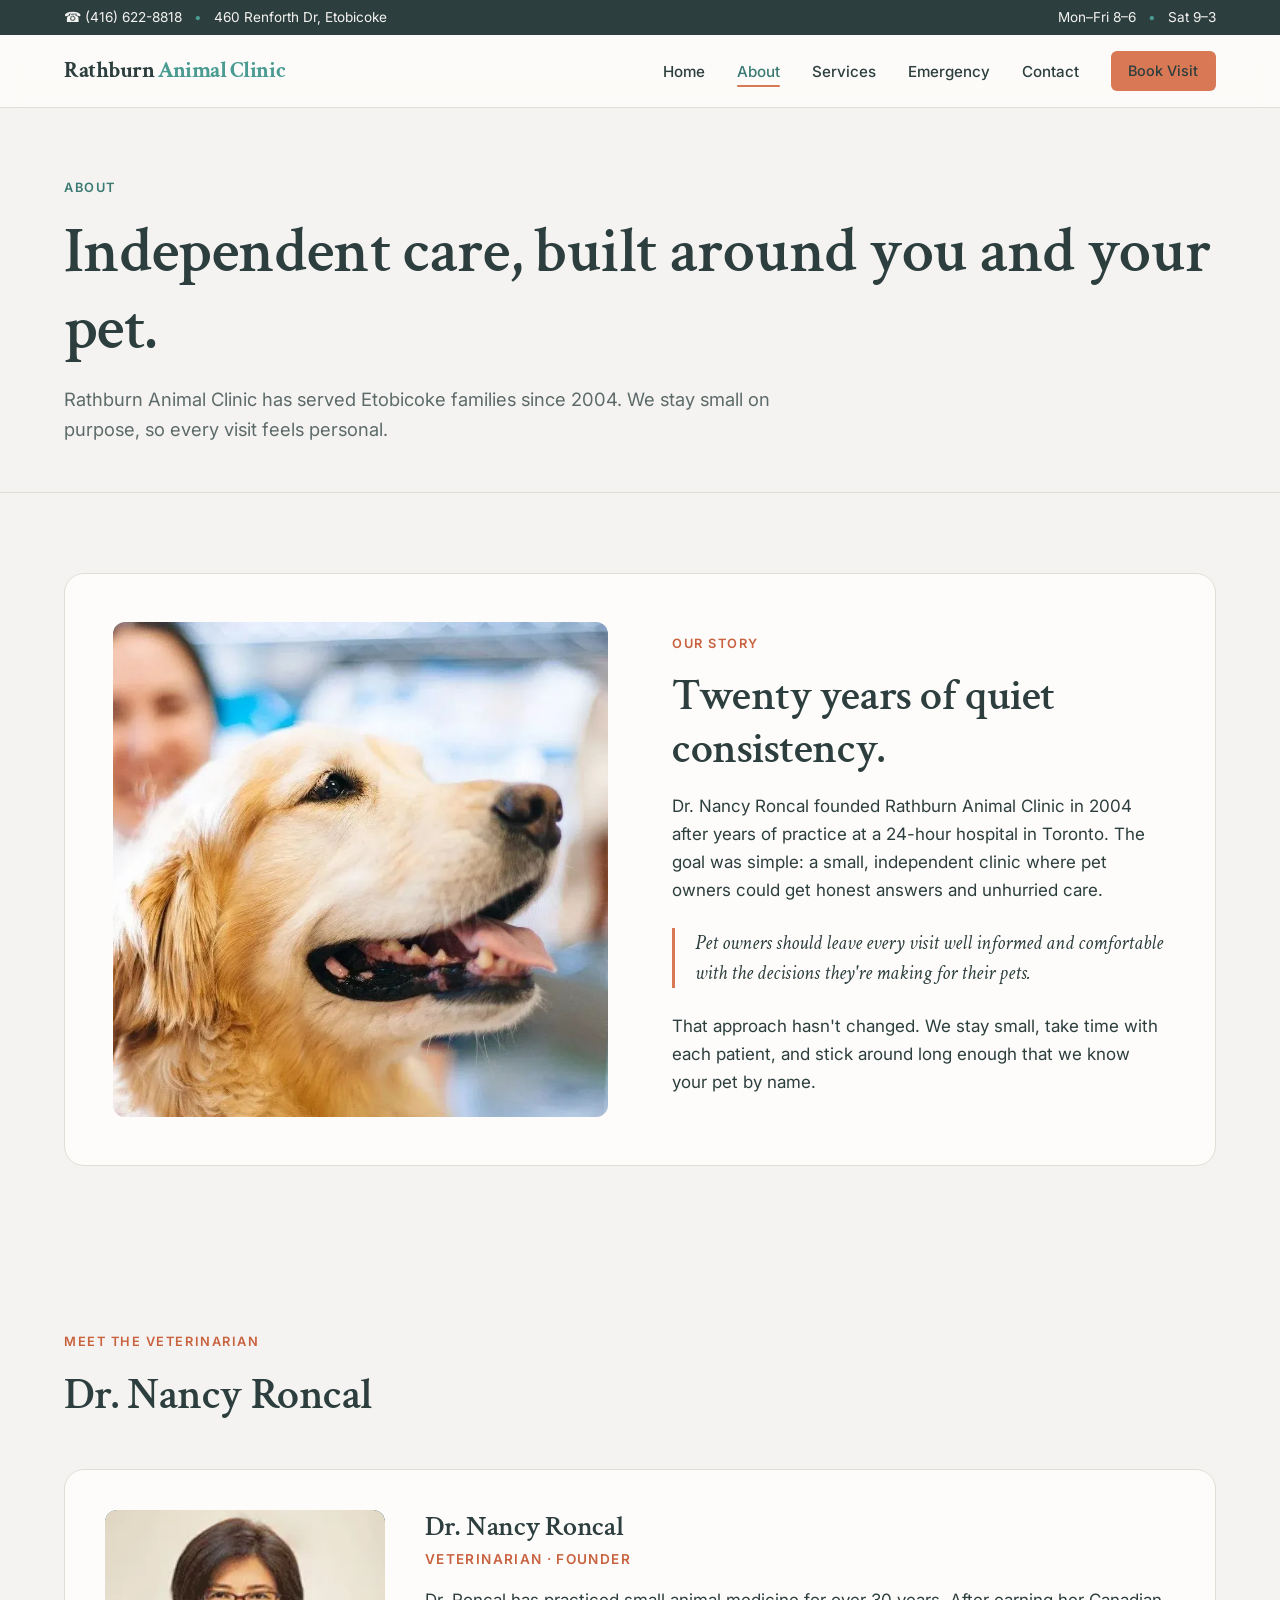
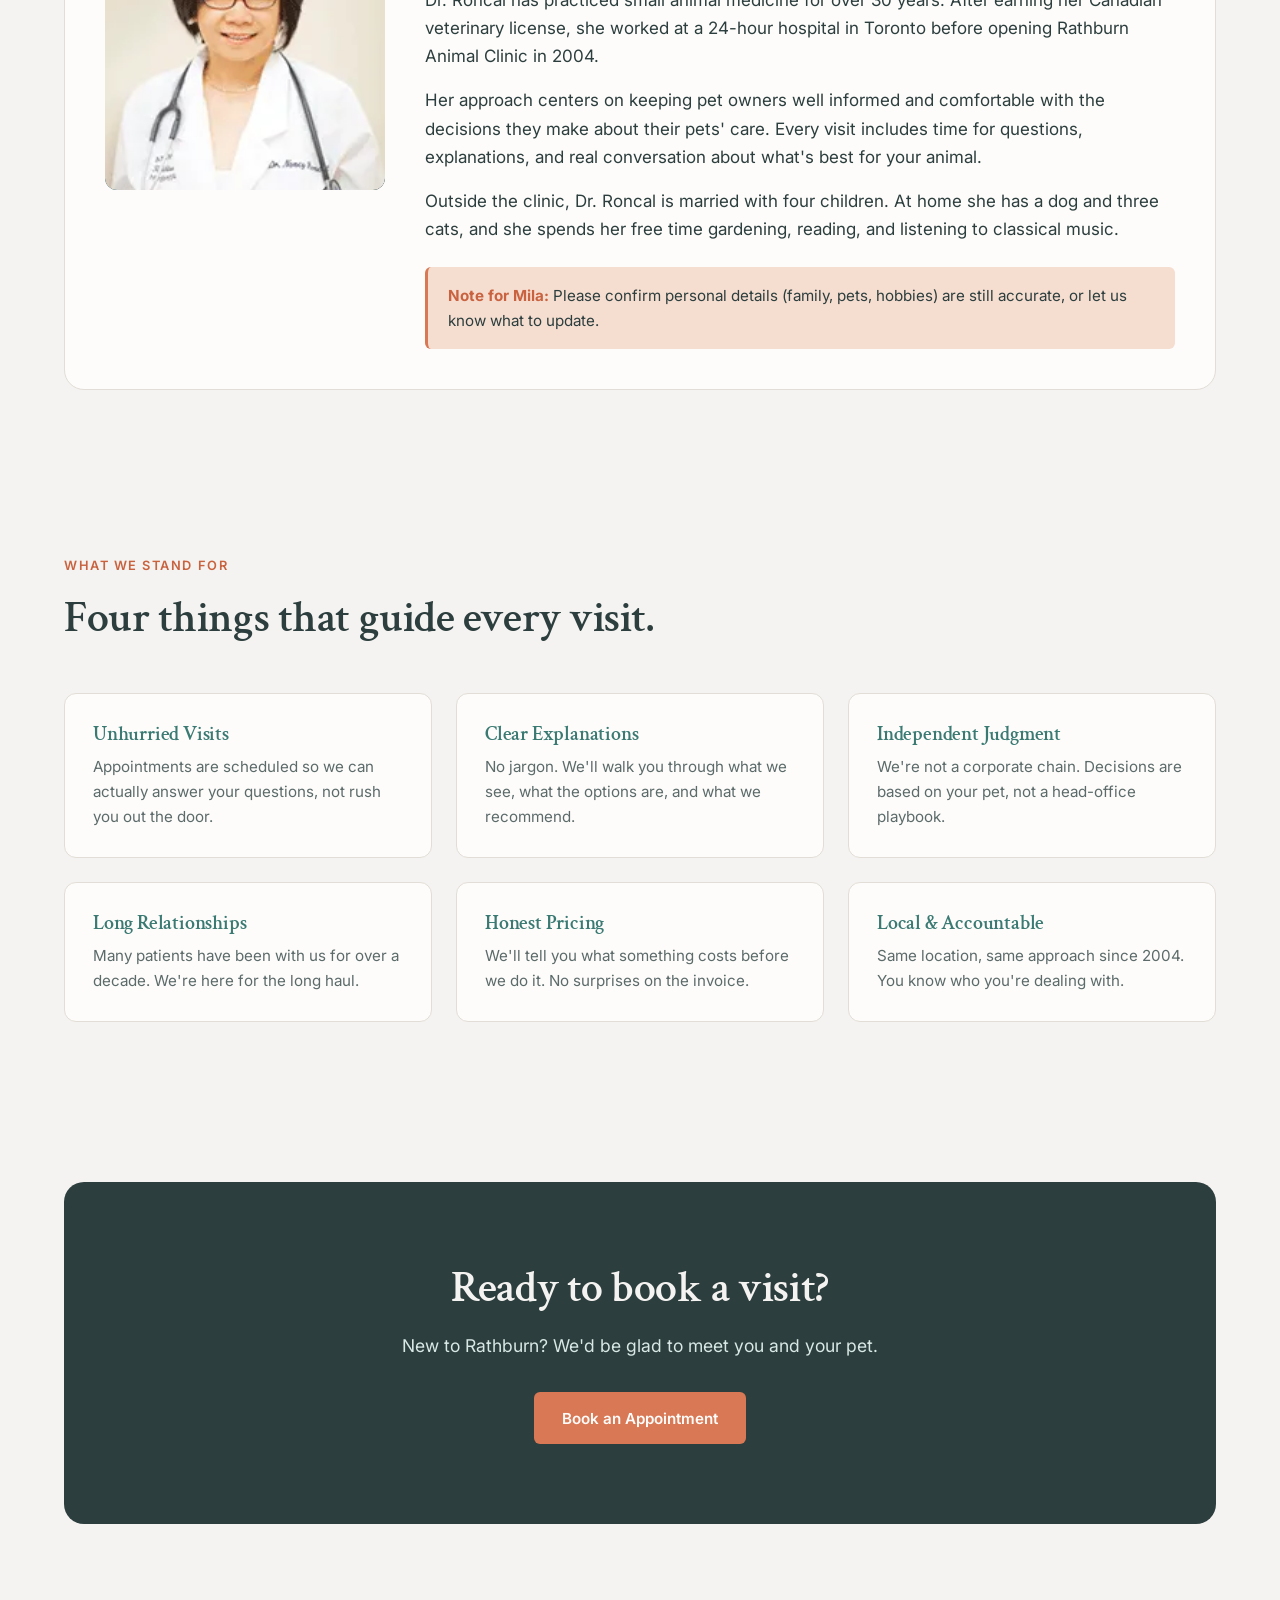
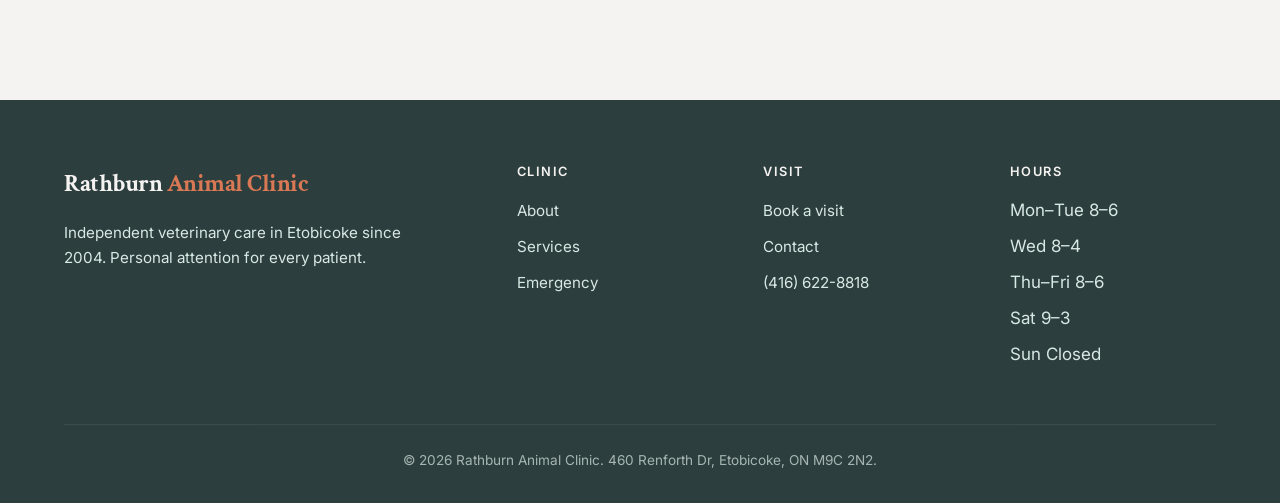
==== commit f5b341b2: "v3: integrate photos from existing site + real client testimonials" ====
--- a/about.html
+++ b/about.html
@@ -46,7 +46,7 @@
 <section>
   <div class="container">
     <div class="about-split">
-      <div class="about-split-image">Clinic photo placeholder</div>
+      <div class="about-split-image"><img src="images/about-split.webp" alt="A golden retriever being cared for at the clinic" loading="lazy" /></div>
       <div>
         <span class="eyebrow">Our Story</span>
         <h2>Twenty years of quiet consistency.</h2>
@@ -65,7 +65,7 @@
       <h2>Dr. Nancy Roncal</h2>
     </div>
     <div class="doctor-card">
-      <div class="doctor-photo">Photo placeholder</div>
+      <div class="doctor-photo"><img src="images/dr-roncal.webp" alt="Dr. Nancy Roncal, founder of Rathburn Animal Clinic" loading="lazy" /></div>
       <div>
         <h3>Dr. Nancy Roncal</h3>
         <div class="title">Veterinarian · Founder</div>
--- a/css/style.css
+++ b/css/style.css
@@ -222,15 +222,19 @@
     aspect-ratio: 4/5;
     border-radius: var(--radius-lg);
     overflow: hidden;
-    display: flex;
-    align-items: center;
-    justify-content: center;
-    color: var(--teal-900);
-    font-family: var(--font-serif);
-    font-style: italic;
     background-image: linear-gradient(135deg, var(--teal-100) 0%, var(--orange-100) 100%);
 }
-.hero-image::after { content: "Photo placeholder"; opacity: 0.6; }
+.hero-image img { width: 100%; height: 100%; object-fit: cover; display: block; }
+.hero-image::before {
+    content: "";
+    position: absolute;
+    inset: 0;
+    background: linear-gradient(135deg, rgba(58,122,115,0.08) 0%, rgba(217,120,84,0.08) 100%);
+    z-index: 1;
+}
+
+.about-split-image img { width: 100%; height: 100%; object-fit: cover; display: block; }
+.doctor-photo img { width: 100%; height: 100%; object-fit: cover; display: block; border-radius: var(--radius); }
 
 .trust-strip {
     background: var(--bg-white);
@@ -318,14 +322,7 @@
     aspect-ratio: 1;
     background: linear-gradient(135deg, var(--teal-600) 0%, var(--teal-900) 100%);
     border-radius: var(--radius);
-    display: flex;
-    align-items: center;
-    justify-content: center;
-    color: var(--bg-white);
-    font-family: var(--font-serif);
-    font-style: italic;
-    font-size: 1.1rem;
-    opacity: 0.9;
+    overflow: hidden;
 }
 .about-split blockquote {
     font-family: var(--font-serif);
@@ -488,12 +485,7 @@
     aspect-ratio: 1;
     background: linear-gradient(135deg, var(--teal-600), var(--teal-900));
     border-radius: var(--radius);
-    display: flex;
-    align-items: center;
-    justify-content: center;
-    color: var(--bg);
-    font-family: var(--font-serif);
-    font-style: italic;
+    overflow: hidden;
 }
 .doctor-card h3 { font-size: 1.75rem; margin-bottom: 0.25rem; }
 .doctor-card .title {
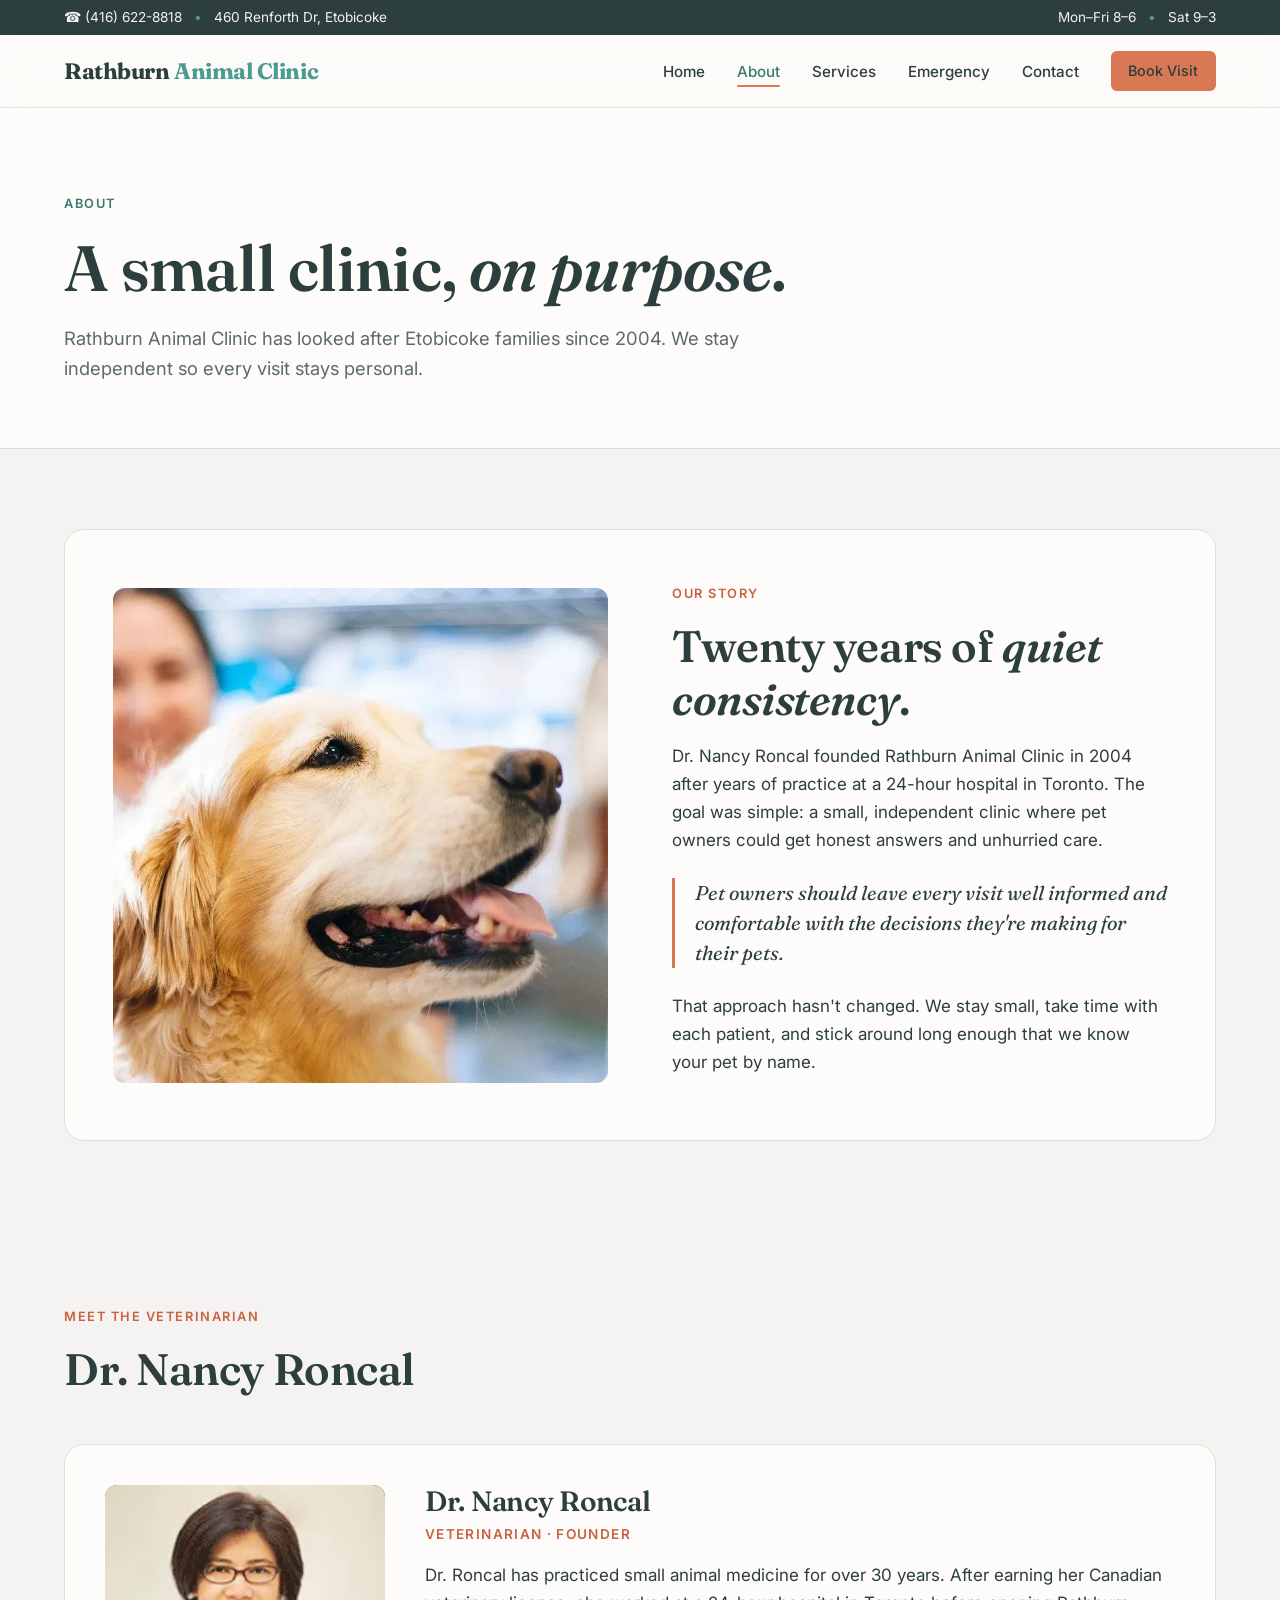
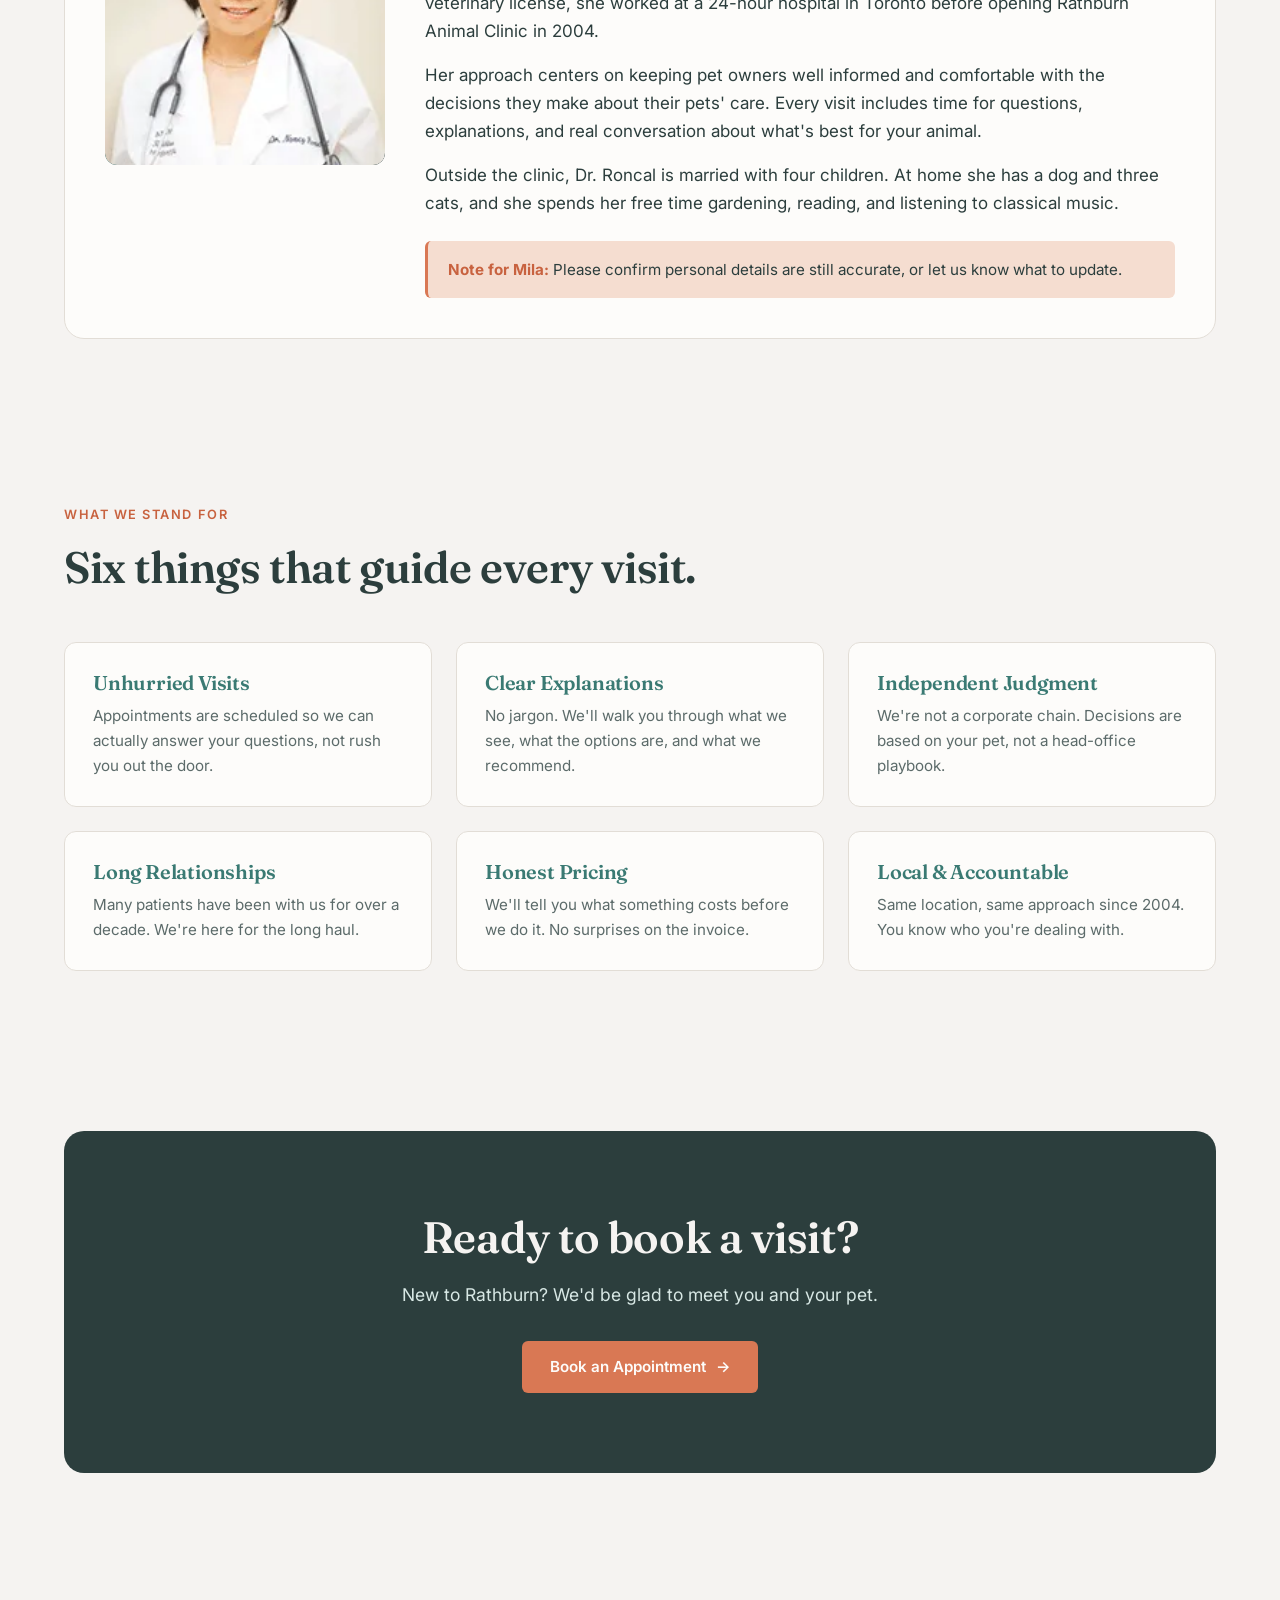
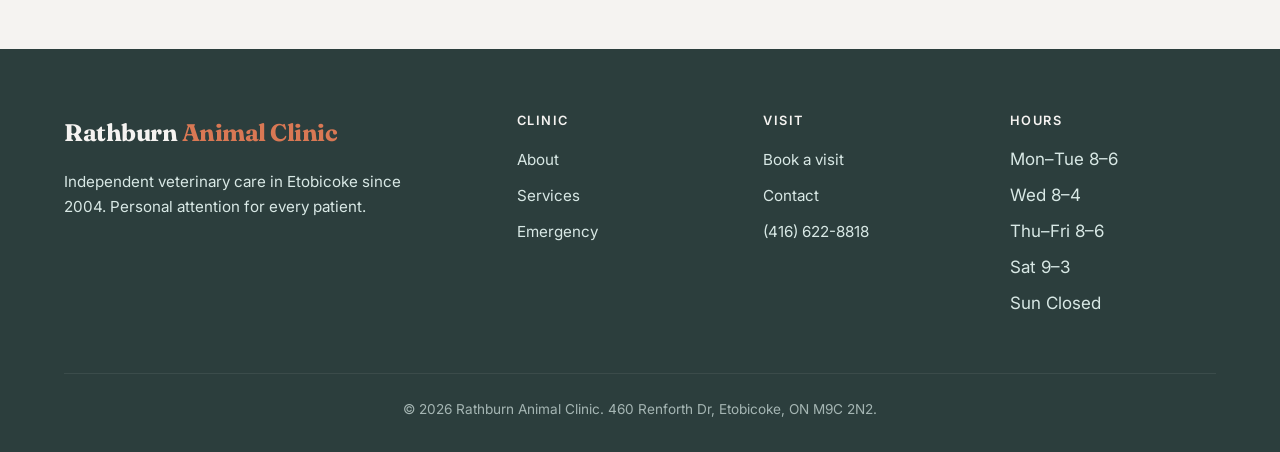
==== commit 0eb86550: "v5: hero rework, FAQ section, pricing, emergency triage, mobile CTA, Fraunces typography" ====
--- a/about.html
+++ b/about.html
@@ -7,7 +7,7 @@
 <meta name="description" content="Meet Dr. Nancy Roncal and learn about Rathburn Animal Clinic's 20+ years of independent veterinary care in Etobicoke." />
 <link rel="preconnect" href="https://fonts.googleapis.com" />
 <link rel="preconnect" href="https://fonts.gstatic.com" crossorigin />
-<link href="https://fonts.googleapis.com/css2?family=Crimson+Text:ital,wght@0,400;0,600;0,700;1,400;1,600&family=Inter:wght@400;500;600;700&display=swap" rel="stylesheet" />
+<link href="https://fonts.googleapis.com/css2?family=Fraunces:ital,opsz,wght@0,9..144,400;0,9..144,600;0,9..144,700;0,9..144,900;1,9..144,400;1,9..144,600;1,9..144,700&family=Inter:wght@400;500;600;700&display=swap" rel="stylesheet" />
 <link rel="stylesheet" href="css/style.css" />
 </head>
 <body>
@@ -38,8 +38,8 @@
 <section class="page-header">
   <div class="container">
     <span class="eyebrow">About</span>
-    <h1>Independent care, built around you and your pet.</h1>
-    <p>Rathburn Animal Clinic has served Etobicoke families since 2004. We stay small on purpose, so every visit feels personal.</p>
+    <h1>A small clinic, <em>on purpose</em>.</h1>
+    <p>Rathburn Animal Clinic has looked after Etobicoke families since 2004. We stay independent so every visit stays personal.</p>
   </div>
 </section>
 
@@ -49,7 +49,7 @@
       <div class="about-split-image"><img src="images/about-split.webp" alt="A golden retriever being cared for at the clinic" loading="lazy" /></div>
       <div>
         <span class="eyebrow">Our Story</span>
-        <h2>Twenty years of quiet consistency.</h2>
+        <h2>Twenty years of <em>quiet consistency</em>.</h2>
         <p>Dr. Nancy Roncal founded Rathburn Animal Clinic in 2004 after years of practice at a 24-hour hospital in Toronto. The goal was simple: a small, independent clinic where pet owners could get honest answers and unhurried care.</p>
         <blockquote>Pet owners should leave every visit well informed and comfortable with the decisions they're making for their pets.</blockquote>
         <p>That approach hasn't changed. We stay small, take time with each patient, and stick around long enough that we know your pet by name.</p>
@@ -72,7 +72,7 @@
         <p>Dr. Roncal has practiced small animal medicine for over 30 years. After earning her Canadian veterinary license, she worked at a 24-hour hospital in Toronto before opening Rathburn Animal Clinic in 2004.</p>
         <p>Her approach centers on keeping pet owners well informed and comfortable with the decisions they make about their pets' care. Every visit includes time for questions, explanations, and real conversation about what's best for your animal.</p>
         <p>Outside the clinic, Dr. Roncal is married with four children. At home she has a dog and three cats, and she spends her free time gardening, reading, and listening to classical music.</p>
-        <div class="note"><strong>Note for Mila:</strong> Please confirm personal details (family, pets, hobbies) are still accurate, or let us know what to update.</div>
+        <div class="note"><strong>Note for Mila:</strong> Please confirm personal details are still accurate, or let us know what to update.</div>
       </div>
     </div>
   </div>
@@ -82,7 +82,7 @@
   <div class="container">
     <div class="section-head">
       <span class="eyebrow">What We Stand For</span>
-      <h2>Four things that guide every visit.</h2>
+      <h2>Six things that guide every visit.</h2>
     </div>
     <div class="values-grid">
       <div class="value-card"><h4>Unhurried Visits</h4><p>Appointments are scheduled so we can actually answer your questions, not rush you out the door.</p></div>
@@ -100,11 +100,15 @@
     <div class="final-cta">
       <h2>Ready to book a visit?</h2>
       <p>New to Rathburn? We'd be glad to meet you and your pet.</p>
-      <a href="appointment.html" class="btn btn-accent">Book an Appointment</a>
+      <a href="appointment.html" class="btn btn-accent">Book an Appointment <span class="arrow">→</span></a>
     </div>
   </div>
 </section>
 </main>
+<a href="tel:+14166228818" class="mobile-call-fab" aria-label="Call Rathburn Animal Clinic">
+  <svg width="20" height="20" viewBox="0 0 24 24" fill="none" stroke="currentColor" stroke-width="2.2" stroke-linecap="round" stroke-linejoin="round"><path d="M22 16.92v3a2 2 0 01-2.18 2 19.79 19.79 0 01-8.63-3.07 19.5 19.5 0 01-6-6 19.79 19.79 0 01-3.07-8.67A2 2 0 014.11 2h3a2 2 0 012 1.72 12.84 12.84 0 00.7 2.81 2 2 0 01-.45 2.11L8.09 9.91a16 16 0 006 6l1.27-1.27a2 2 0 012.11-.45 12.84 12.84 0 002.81.7A2 2 0 0122 16.92z"/></svg>
+  <span>Call</span>
+</a>
 <footer class="footer">
   <div class="container">
     <div class="footer-grid">
--- a/css/style.css
+++ b/css/style.css
@@ -17,7 +17,7 @@
     --text-soft: #5C6B6A;
     --border:    #E2DDD6;
 
-    --font-serif: "Crimson Text", Georgia, "Times New Roman", serif;
+    --font-serif: "Fraunces", Georgia, "Times New Roman", serif;
     --font-sans:  "Inter", -apple-system, BlinkMacSystemFont, "Segoe UI", Helvetica, Arial, sans-serif;
 
     --radius-sm: 6px;
@@ -506,6 +506,91 @@
     font-size: 0.95rem;
 }
 .note strong { color: var(--orange-600); }
+
+/* ===== ANIMATIONS ===== */
+
+/* Scroll reveal */
+.reveal {
+    opacity: 0;
+    transform: translateY(24px);
+    transition: opacity 0.7s cubic-bezier(0.22, 1, 0.36, 1), transform 0.7s cubic-bezier(0.22, 1, 0.36, 1);
+    will-change: opacity, transform;
+}
+.reveal.in {
+    opacity: 1;
+    transform: translateY(0);
+}
+.reveal.delay-1 { transition-delay: 0.08s; }
+.reveal.delay-2 { transition-delay: 0.16s; }
+.reveal.delay-3 { transition-delay: 0.24s; }
+.reveal.delay-4 { transition-delay: 0.32s; }
+.reveal.delay-5 { transition-delay: 0.4s; }
+
+/* Hero entrance on load */
+.hero-content > * {
+    opacity: 0;
+    transform: translateY(16px);
+    animation: heroIn 0.8s cubic-bezier(0.22, 1, 0.36, 1) forwards;
+}
+.hero-content > *:nth-child(1) { animation-delay: 0.1s; }
+.hero-content > *:nth-child(2) { animation-delay: 0.2s; }
+.hero-content > *:nth-child(3) { animation-delay: 0.3s; }
+.hero-content > *:nth-child(4) { animation-delay: 0.4s; }
+
+.hero-image {
+    opacity: 0;
+    transform: scale(0.97);
+    animation: heroImgIn 1s cubic-bezier(0.22, 1, 0.36, 1) 0.3s forwards;
+}
+
+@keyframes heroIn {
+    to { opacity: 1; transform: translateY(0); }
+}
+@keyframes heroImgIn {
+    to { opacity: 1; transform: scale(1); }
+}
+
+/* Ken Burns on hero image */
+.hero-image img {
+    animation: kenburns 16s ease-in-out infinite alternate;
+}
+@keyframes kenburns {
+    0%   { transform: scale(1);    }
+    100% { transform: scale(1.06); }
+}
+
+/* About split image gentle zoom on hover */
+.about-split-image { overflow: hidden; }
+.about-split-image img {
+    transition: transform 0.6s cubic-bezier(0.22, 1, 0.36, 1);
+}
+.about-split:hover .about-split-image img { transform: scale(1.04); }
+
+/* Service card icon lift */
+.service-card .icon { transition: transform 0.25s cubic-bezier(0.22, 1, 0.36, 1), background 0.2s ease; }
+.service-card:hover .icon { transform: translateY(-3px) rotate(-3deg); }
+
+/* Button arrow nudge helper */
+.btn .arrow { display: inline-block; transition: transform 0.18s ease; margin-left: 0.35rem; }
+.btn:hover .arrow { transform: translateX(3px); }
+
+/* Testimonial quote mark subtle fade in */
+.testimonial blockquote::before { transition: opacity 0.3s ease; }
+
+/* Counter (trust strip) - start invisible, handled by JS adding .counted */
+.trust-item strong { transition: color 0.3s ease; }
+
+/* Prefers reduced motion - disable everything */
+@media (prefers-reduced-motion: reduce) {
+    *, *::before, *::after {
+        animation-duration: 0.001ms !important;
+        animation-delay: 0ms !important;
+        transition-duration: 0.001ms !important;
+    }
+    .reveal { opacity: 1 !important; transform: none !important; }
+    .hero-content > *, .hero-image { opacity: 1 !important; transform: none !important; }
+    .hero-image img { animation: none !important; }
+}
 
 @media (max-width: 900px) {
     .hero .container { grid-template-columns: 1fr; gap: 2rem; }
@@ -545,3 +630,61 @@
     section { padding: 3rem 0; }
     .hero { padding: 3rem 0 4rem; }
 }
+
+/* ---------- v5 additions ---------- */
+
+/* New Patient / FAQ section */
+.new-patient { padding: 5rem 0; background: var(--bg-white); border-top: 1px solid var(--border); border-bottom: 1px solid var(--border); }
+.faq-grid { display: grid; grid-template-columns: repeat(4, 1fr); gap: 1.5rem; margin-top: 2.5rem; }
+.faq-card { background: var(--bg); border: 1px solid var(--border); border-radius: var(--radius); padding: 1.75rem 1.5rem; position: relative; transition: transform 0.25s ease, box-shadow 0.25s ease, border-color 0.25s ease; }
+.faq-card:hover { transform: translateY(-3px); box-shadow: var(--shadow); border-color: var(--teal-600); }
+.faq-num { font-family: var(--font-serif); font-size: 2.25rem; font-weight: 600; font-style: italic; color: var(--orange-500); line-height: 1; margin-bottom: 0.75rem; letter-spacing: -0.02em; }
+.faq-card h3 { font-size: 1.15rem; margin-bottom: 0.5rem; font-family: var(--font-sans); font-weight: 600; letter-spacing: 0; }
+.faq-card p { font-size: 0.95rem; color: var(--text-soft); margin-bottom: 0; line-height: 1.55; }
+
+/* Services section wrapper */
+.services-section { padding: 5rem 0; }
+
+/* Price tag on service cards */
+.service-card .price { margin-top: 1rem; padding-top: 1rem; border-top: 1px dashed var(--border); font-family: var(--font-serif); font-style: italic; font-size: 1.05rem; color: var(--teal-700); margin-bottom: 0; font-weight: 500; }
+.service-card.featured .price { color: var(--orange-100); border-top-color: rgba(255,255,255,0.15); }
+
+/* Emergency triage panel */
+.triage-lede { font-size: 1.1rem; color: var(--text-soft); max-width: 700px; margin-bottom: 2rem; }
+.triage-panel { background: var(--bg-white); border: 1px solid var(--border); border-radius: var(--radius-lg); padding: 2.5rem; margin-top: 1.5rem; box-shadow: var(--shadow); }
+.triage-grid { display: grid; grid-template-columns: 1fr 1fr; gap: 2rem; margin-top: 1.5rem; }
+.triage-col { border-radius: var(--radius); padding: 1.75rem; border: 2px solid transparent; }
+.triage-col h3 { font-family: var(--font-sans); font-size: 1.1rem; font-weight: 700; text-transform: uppercase; letter-spacing: 0.08em; margin-bottom: 1rem; }
+.triage-col ul { list-style: none; padding: 0; margin: 0; }
+.triage-col li { padding: 0.5rem 0 0.5rem 1.5rem; position: relative; font-size: 0.98rem; border-bottom: 1px solid rgba(0,0,0,0.05); }
+.triage-col li:last-child { border-bottom: none; }
+.triage-col li::before { position: absolute; left: 0; top: 0.5rem; font-weight: 700; }
+.triage-col.urgent { background: #FDF0EC; border-color: var(--orange-500); }
+.triage-col.urgent h3 { color: var(--orange-600); }
+.triage-col.urgent li::before { content: "→"; color: var(--orange-600); }
+.triage-col.watch { background: var(--teal-50); border-color: var(--teal-600); }
+.triage-col.watch h3 { color: var(--teal-700); }
+.triage-col.watch li::before { content: "•"; color: var(--teal-700); }
+
+/* Mobile call FAB */
+.mobile-call-fab { display: none; position: fixed; bottom: 1.25rem; right: 1.25rem; z-index: 100; background: var(--orange-500); color: #fff; padding: 0.9rem 1.25rem; border-radius: 999px; font-weight: 600; font-size: 0.95rem; box-shadow: 0 8px 24px rgba(217, 120, 84, 0.45); align-items: center; gap: 0.5rem; text-decoration: none; transition: transform 0.2s ease, background 0.2s ease; }
+.mobile-call-fab:hover { background: var(--orange-600); color: #fff; transform: translateY(-2px); }
+.mobile-call-fab svg { stroke: #fff; }
+
+/* Page header (about/services/contact pages) */
+.page-header { padding: 5rem 0 3rem; background: var(--bg-white); border-bottom: 1px solid var(--border); }
+.page-header h1 { margin-bottom: 1rem; }
+.page-header p { font-size: 1.15rem; color: var(--text-soft); max-width: 700px; }
+
+/* Responsive */
+@media (max-width: 900px) {
+    .faq-grid { grid-template-columns: repeat(2, 1fr); }
+    .triage-grid { grid-template-columns: 1fr; gap: 1rem; }
+    .triage-panel { padding: 1.75rem; }
+}
+
+@media (max-width: 640px) {
+    .faq-grid { grid-template-columns: 1fr; }
+    .mobile-call-fab { display: inline-flex; }
+    body { padding-bottom: 4.5rem; }
+}
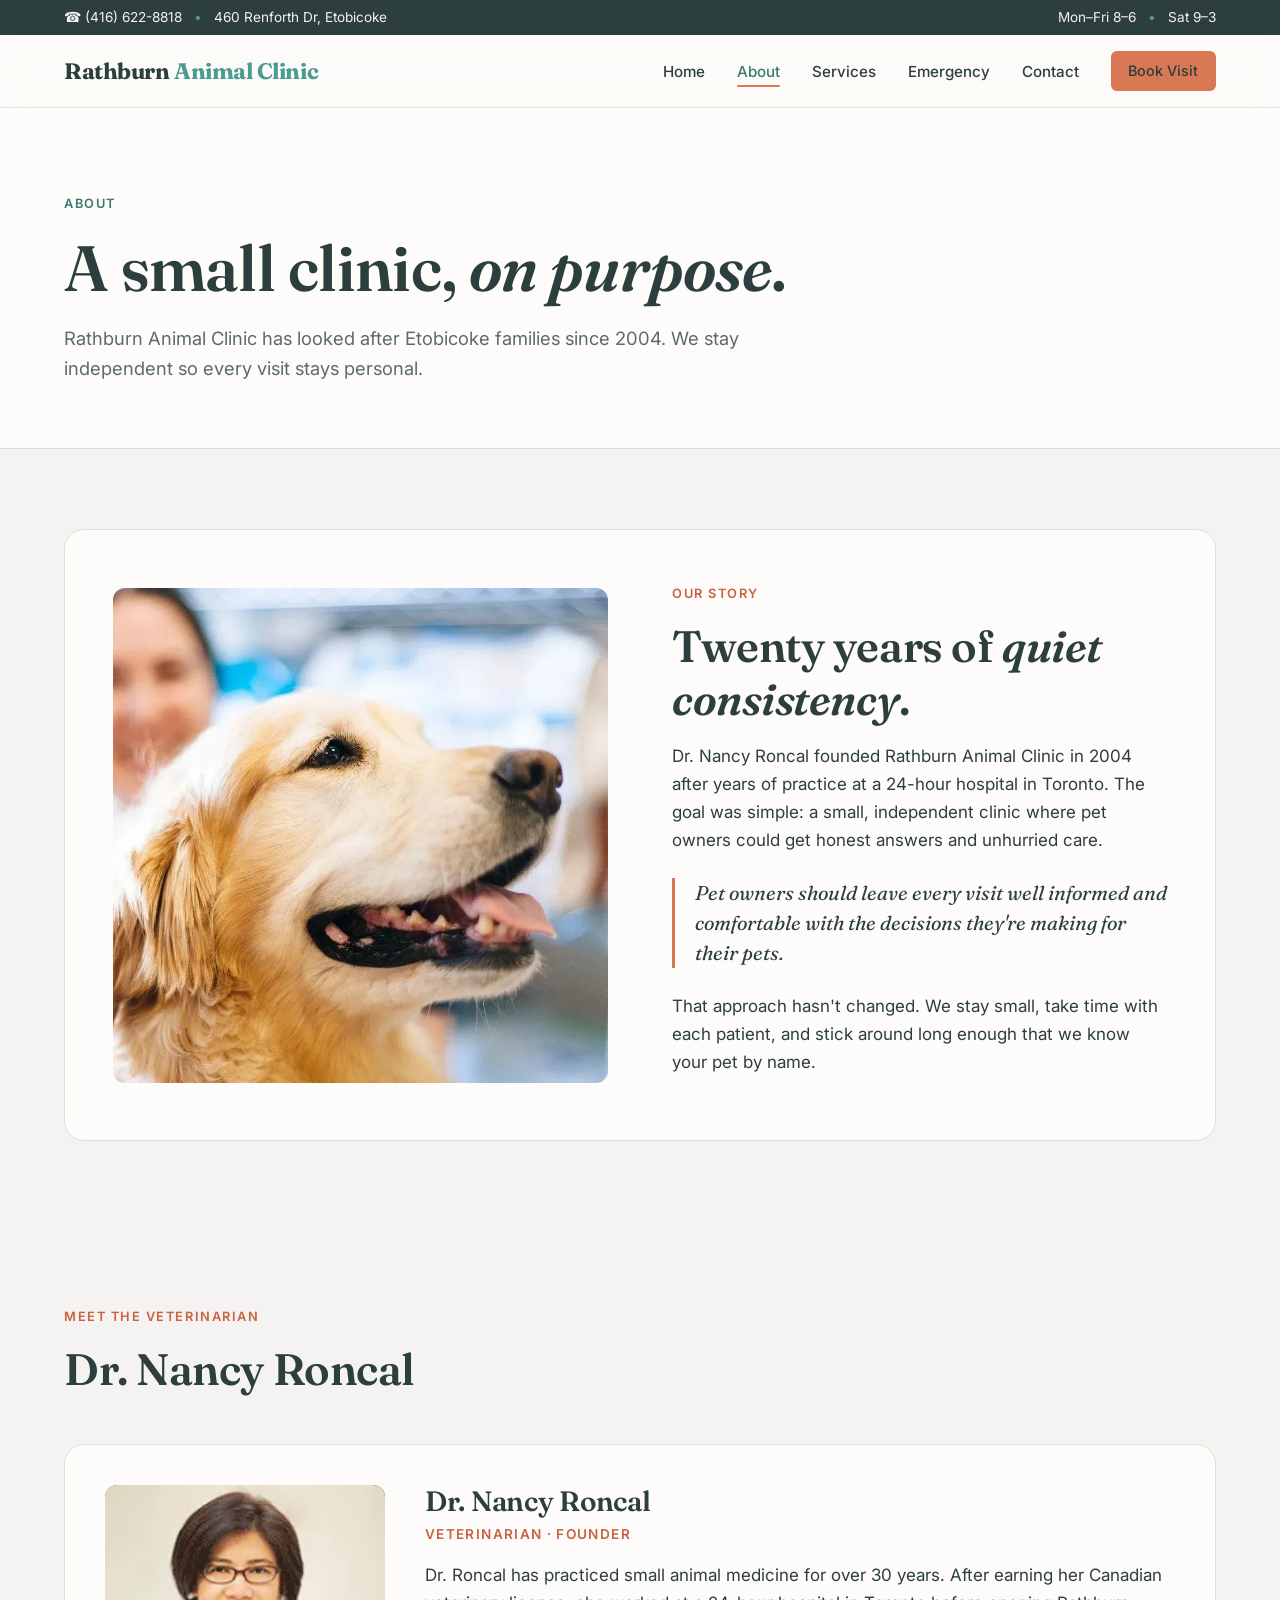
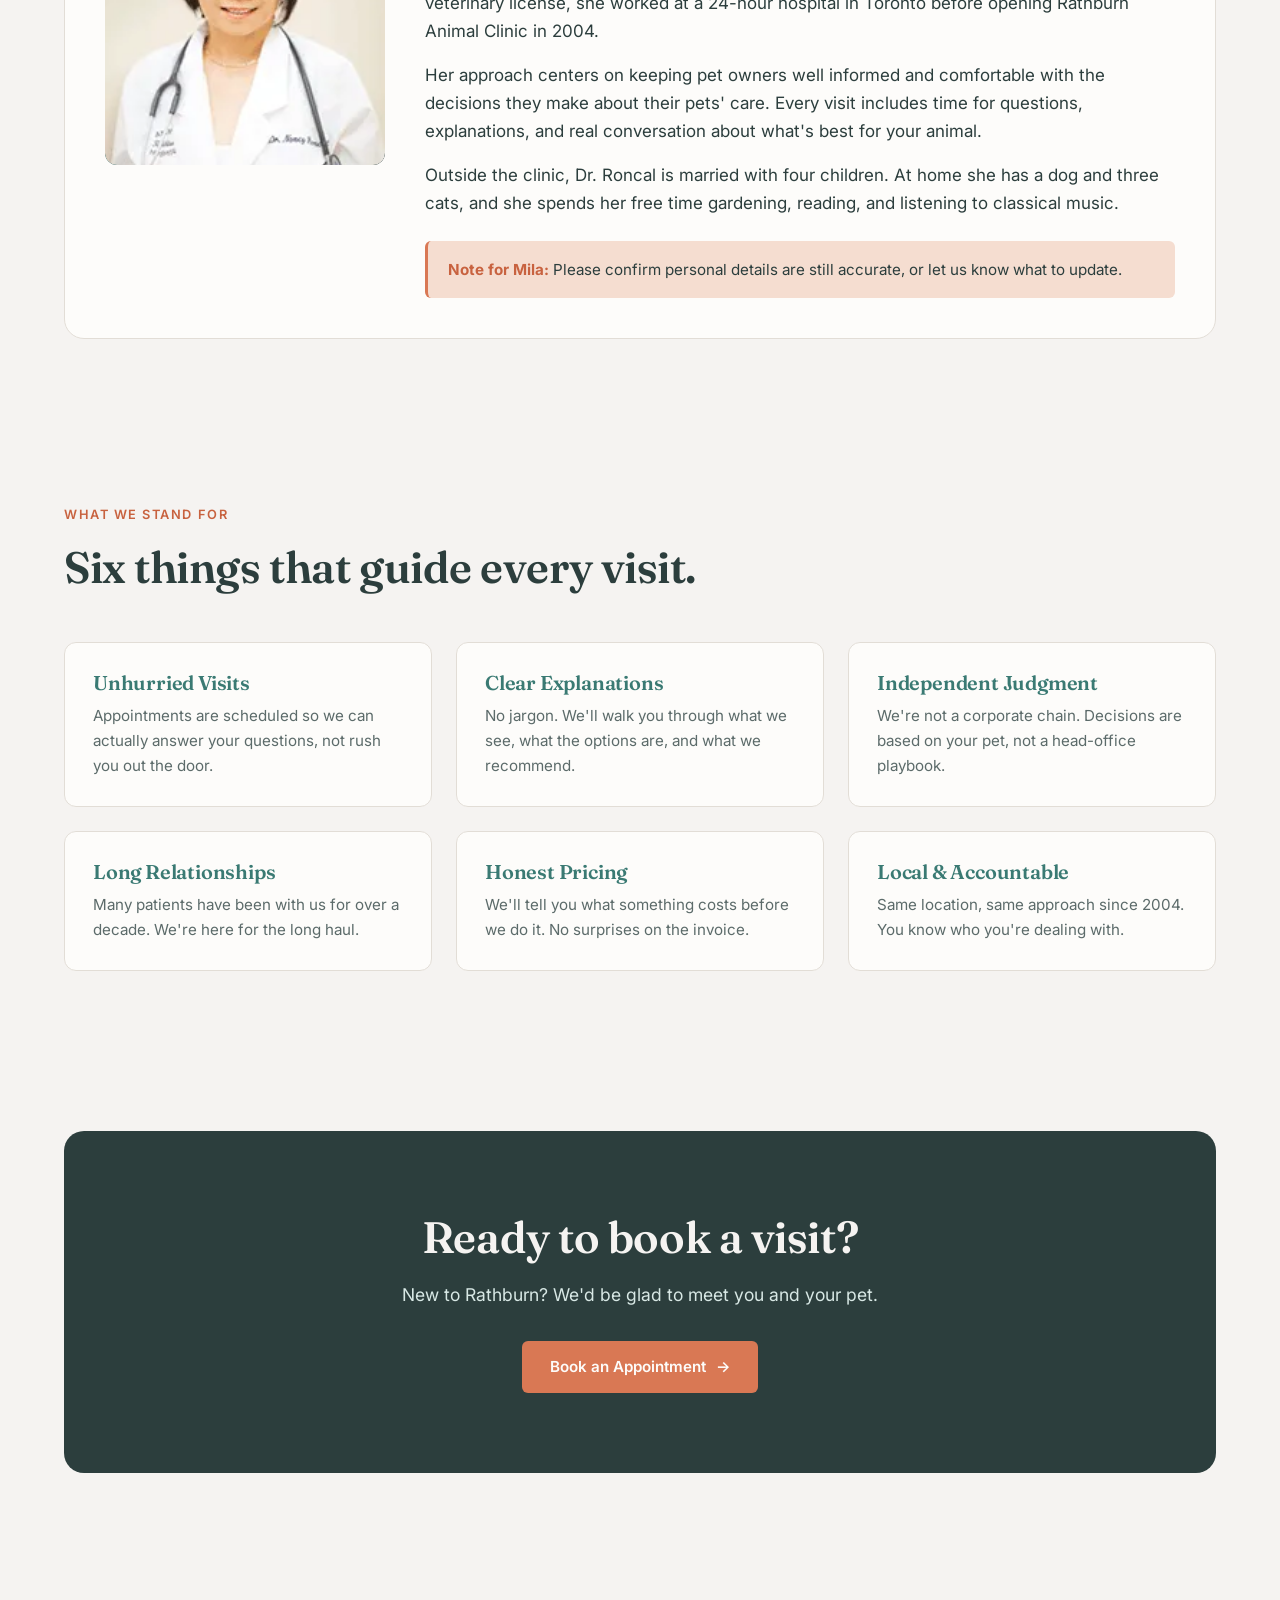
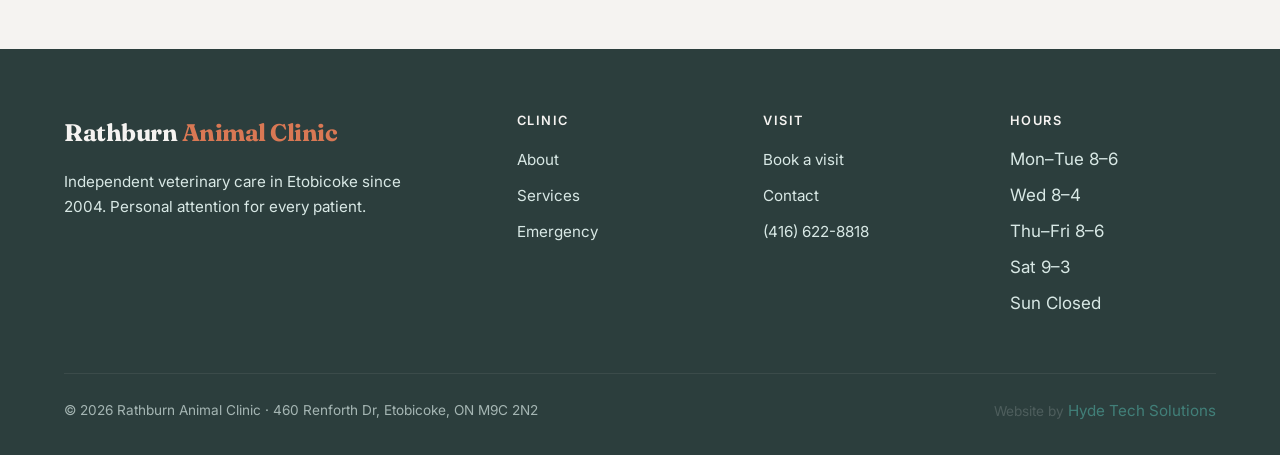
==== commit fd3d9d8e: "v5.1: Hyde Tech footer credit, VeterinaryCare schema, credentials strip" ====
--- a/about.html
+++ b/about.html
@@ -9,6 +9,35 @@
 <link rel="preconnect" href="https://fonts.gstatic.com" crossorigin />
 <link href="https://fonts.googleapis.com/css2?family=Fraunces:ital,opsz,wght@0,9..144,400;0,9..144,600;0,9..144,700;0,9..144,900;1,9..144,400;1,9..144,600;1,9..144,700&family=Inter:wght@400;500;600;700&display=swap" rel="stylesheet" />
 <link rel="stylesheet" href="css/style.css" />
+<script type="application/ld+json">
+{
+  "@context": "https://schema.org",
+  "@type": "VeterinaryCare",
+  "name": "Rathburn Animal Clinic",
+  "image": "https://shawnhyd3-crypto.github.io/rathburn-animal-clinic/images/hero.webp",
+  "url": "https://www.rathburnanimalclinic.com/",
+  "telephone": "+1-416-622-8818",
+  "email": "info@rathburnanimalclinic.com",
+  "priceRange": "$$",
+  "address": {
+    "@type": "PostalAddress",
+    "streetAddress": "460 Renforth Dr",
+    "addressLocality": "Etobicoke",
+    "addressRegion": "ON",
+    "postalCode": "M9C 2N2",
+    "addressCountry": "CA"
+  },
+  "geo": { "@type": "GeoCoordinates", "latitude": 43.6495, "longitude": -79.5773 },
+  "openingHoursSpecification": [
+    { "@type": "OpeningHoursSpecification", "dayOfWeek": ["Monday","Tuesday","Thursday","Friday"], "opens": "08:00", "closes": "18:00" },
+    { "@type": "OpeningHoursSpecification", "dayOfWeek": "Wednesday", "opens": "08:00", "closes": "16:00" },
+    { "@type": "OpeningHoursSpecification", "dayOfWeek": "Saturday", "opens": "09:00", "closes": "15:00" }
+  ],
+  "areaServed": ["Etobicoke","Toronto","Mississauga","Markland Wood"],
+  "founder": { "@type": "Person", "name": "Dr. Nancy Roncal" },
+  "foundingDate": "2004"
+}
+</script>
 </head>
 <body>
 <div class="topbar">
@@ -143,7 +172,7 @@
         </ul>
       </div>
     </div>
-    <div class="footer-bottom">© 2026 Rathburn Animal Clinic. 460 Renforth Dr, Etobicoke, ON M9C 2N2.</div>
+    <div class="footer-bottom"><span>© 2026 Rathburn Animal Clinic · 460 Renforth Dr, Etobicoke, ON M9C 2N2</span><span class="built-by">Website by <a href="https://hydetech.ca" target="_blank" rel="noopener">Hyde Tech Solutions</a></span></div>
   </div>
 </footer>
 <script src="js/main.js"></script>
--- a/css/style.css
+++ b/css/style.css
@@ -688,3 +688,22 @@
     .mobile-call-fab { display: inline-flex; }
     body { padding-bottom: 4.5rem; }
 }
+
+/* Footer built-by credit */
+.footer-bottom { display: flex; justify-content: space-between; align-items: center; flex-wrap: wrap; gap: 0.75rem; }
+.footer-bottom .built-by { font-size: 0.85rem; color: var(--text-soft); }
+.footer-bottom .built-by a { color: var(--teal-600); }
+.footer-bottom .built-by a:hover { color: var(--orange-500); }
+
+/* Credentials strip */
+.creds-strip { padding: 2rem 0; background: var(--bg-white); border-top: 1px solid var(--border); border-bottom: 1px solid var(--border); }
+.creds-row { display: flex; flex-wrap: wrap; justify-content: center; gap: 2.5rem; }
+.cred { font-family: var(--font-sans); font-size: 0.8rem; font-weight: 600; letter-spacing: 0.1em; text-transform: uppercase; color: var(--teal-700); position: relative; padding: 0.5rem 0; }
+.cred::before { content: "✓"; color: var(--orange-500); margin-right: 0.5rem; font-weight: 700; }
+.cred-note { max-width: 640px; margin: 1.5rem auto 0; text-align: center; font-size: 0.85rem; color: var(--text-soft); background: var(--bg); border-left: 3px solid var(--orange-500); padding: 0.75rem 1rem; }
+.cred-note strong { color: var(--orange-600); }
+@media (max-width: 640px) {
+    .creds-row { gap: 1rem 1.5rem; }
+    .cred { font-size: 0.75rem; }
+    .footer-bottom { justify-content: center; text-align: center; }
+}
